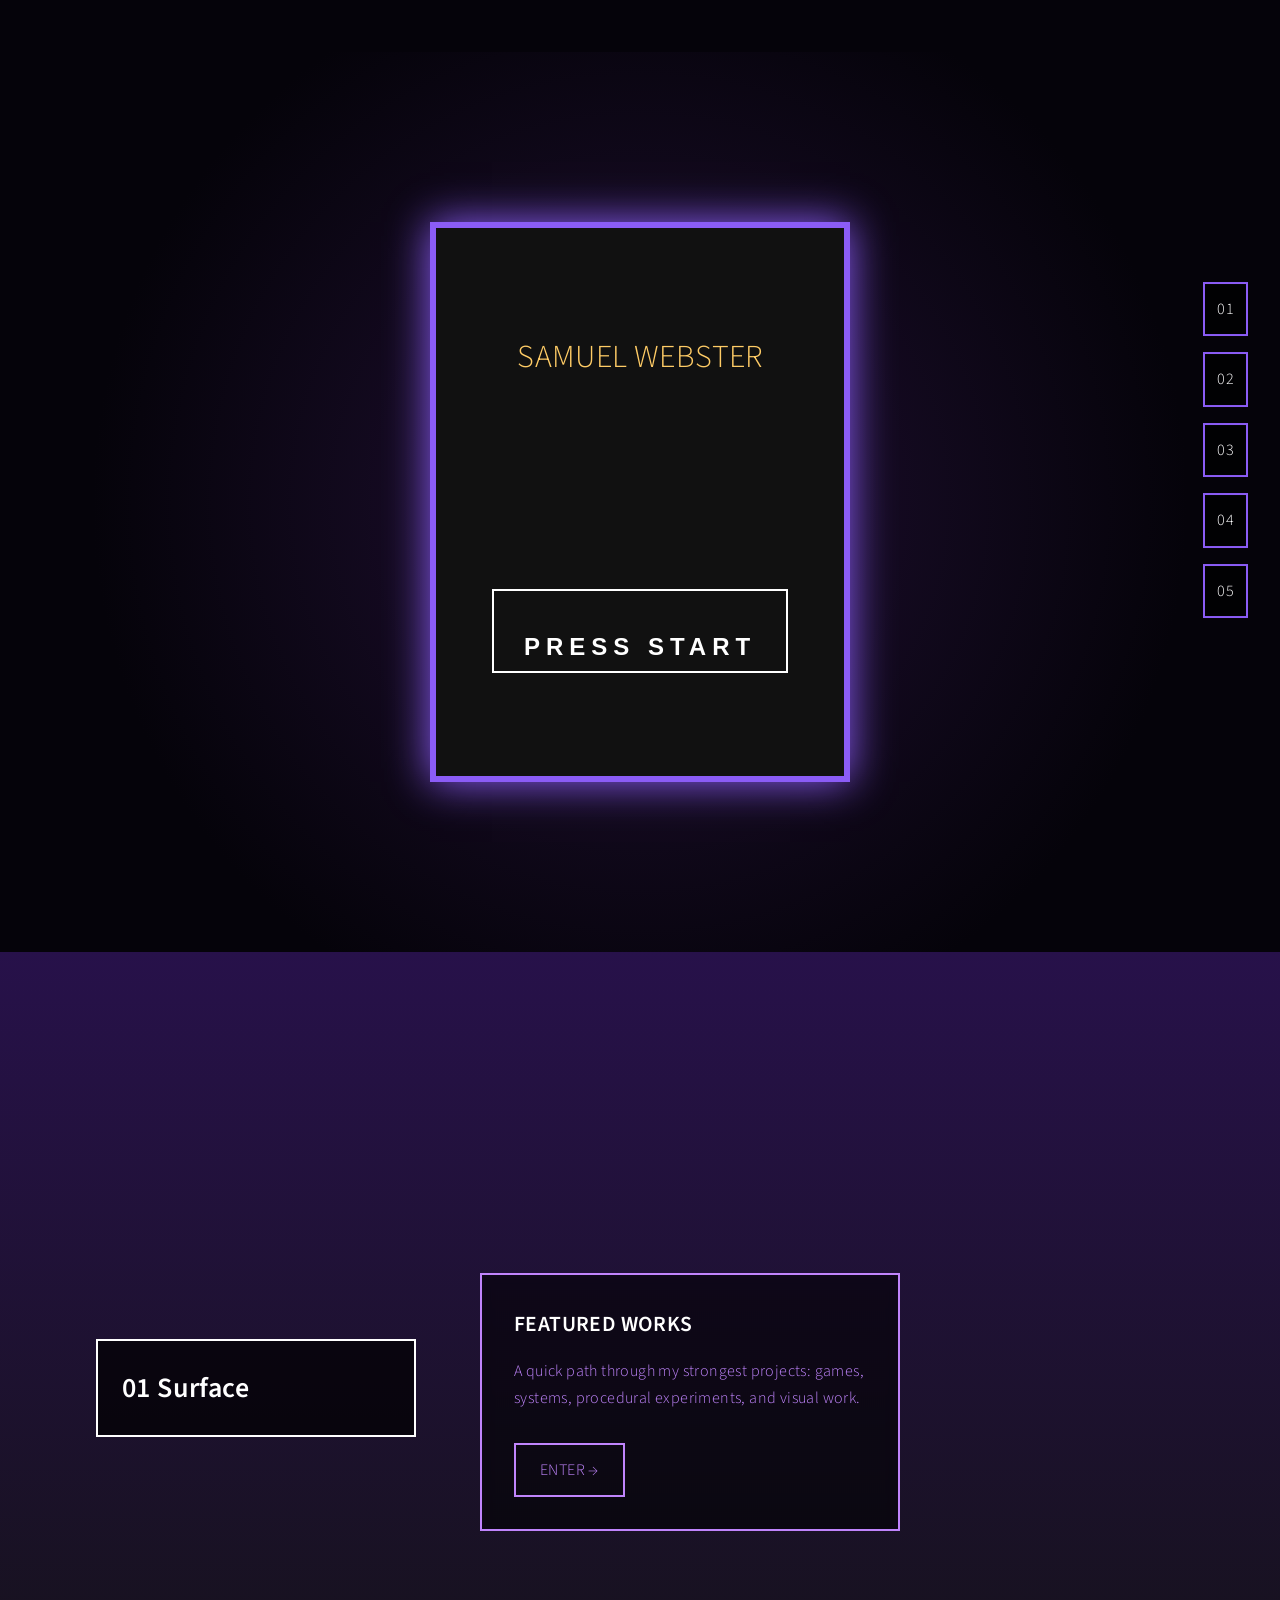
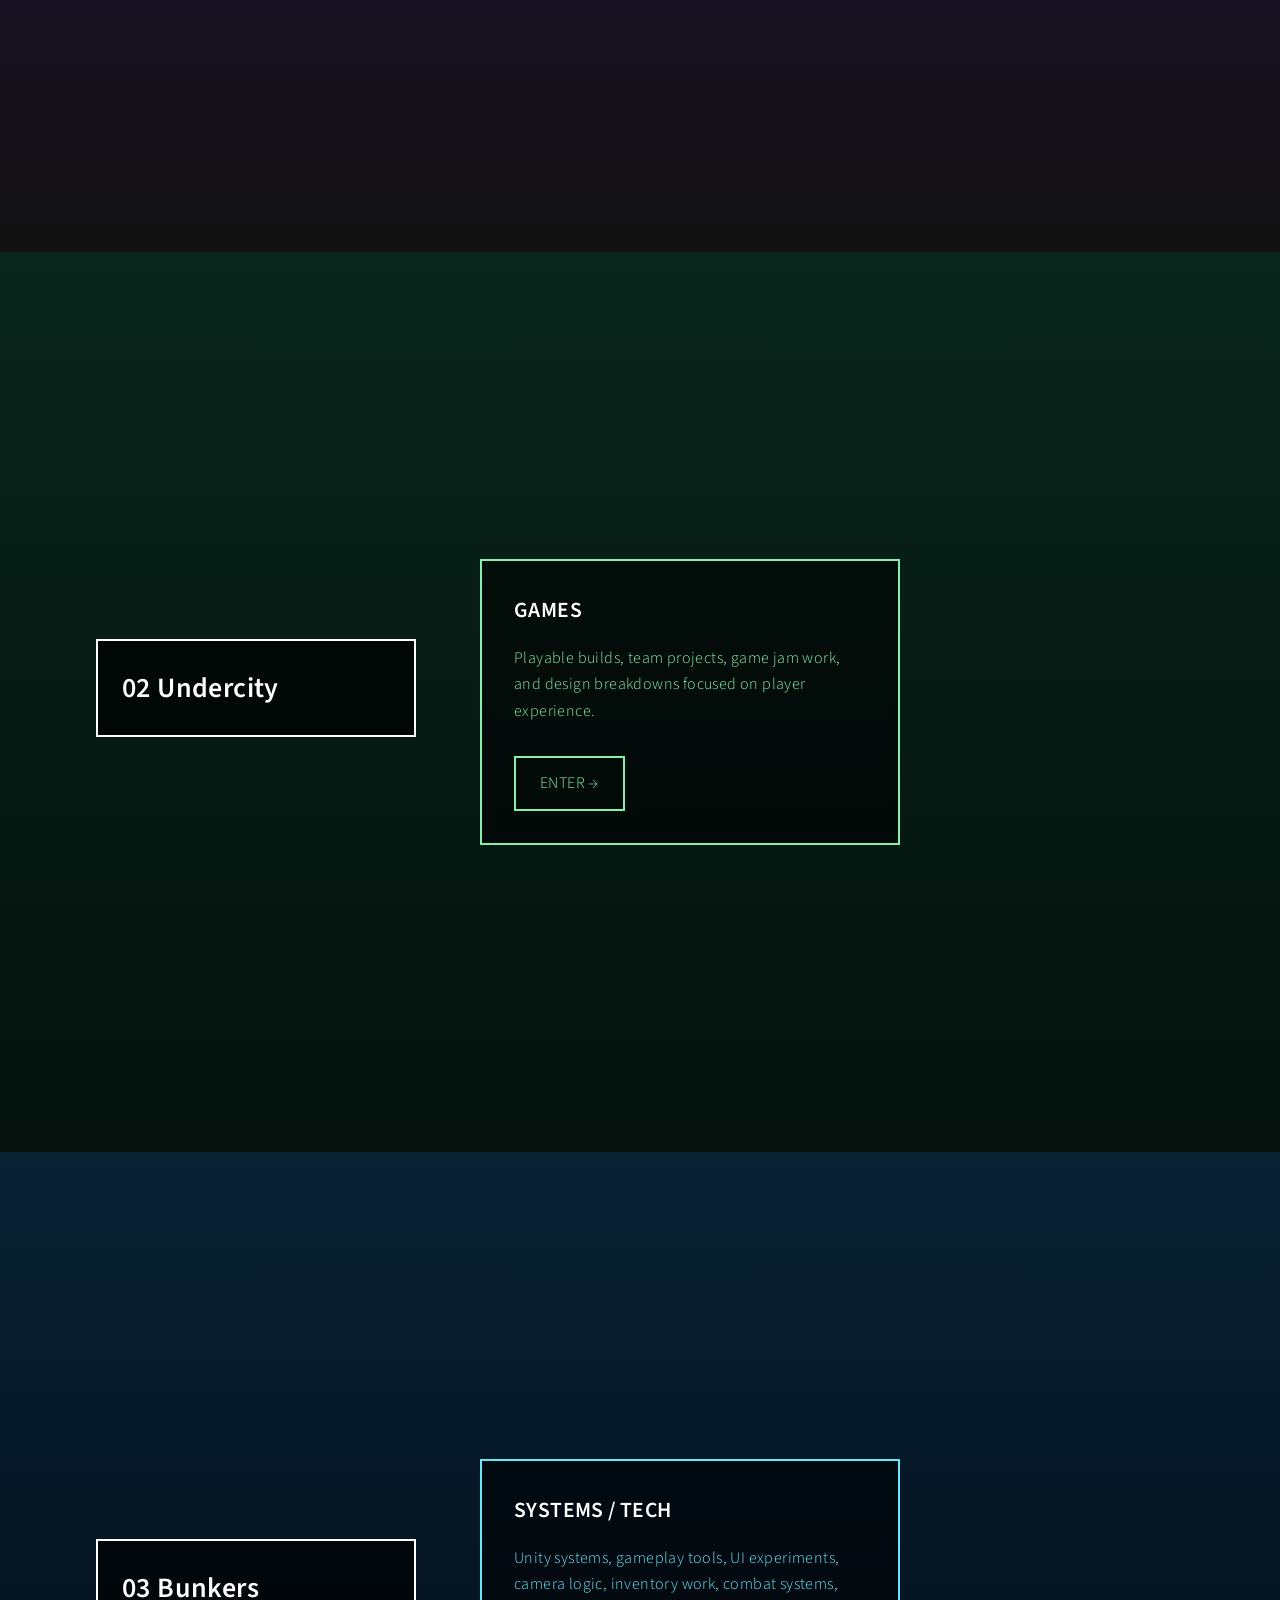
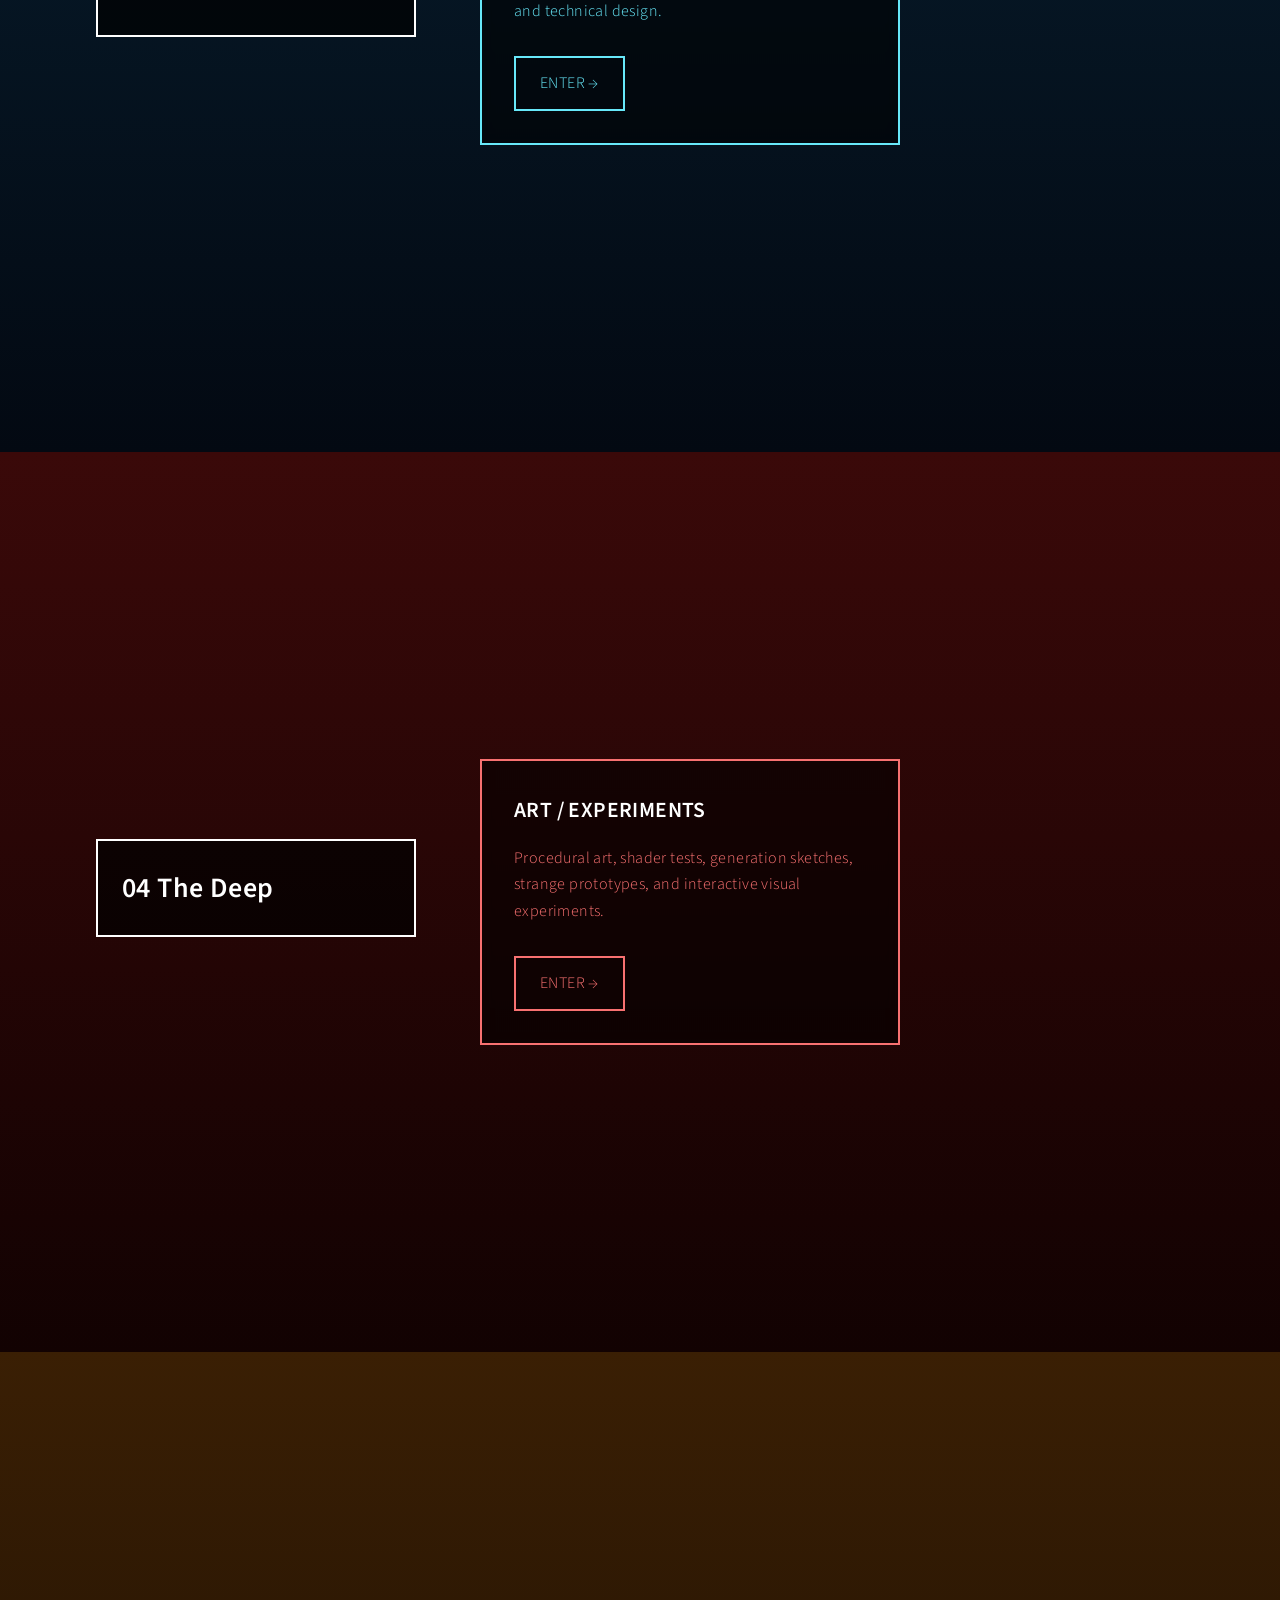
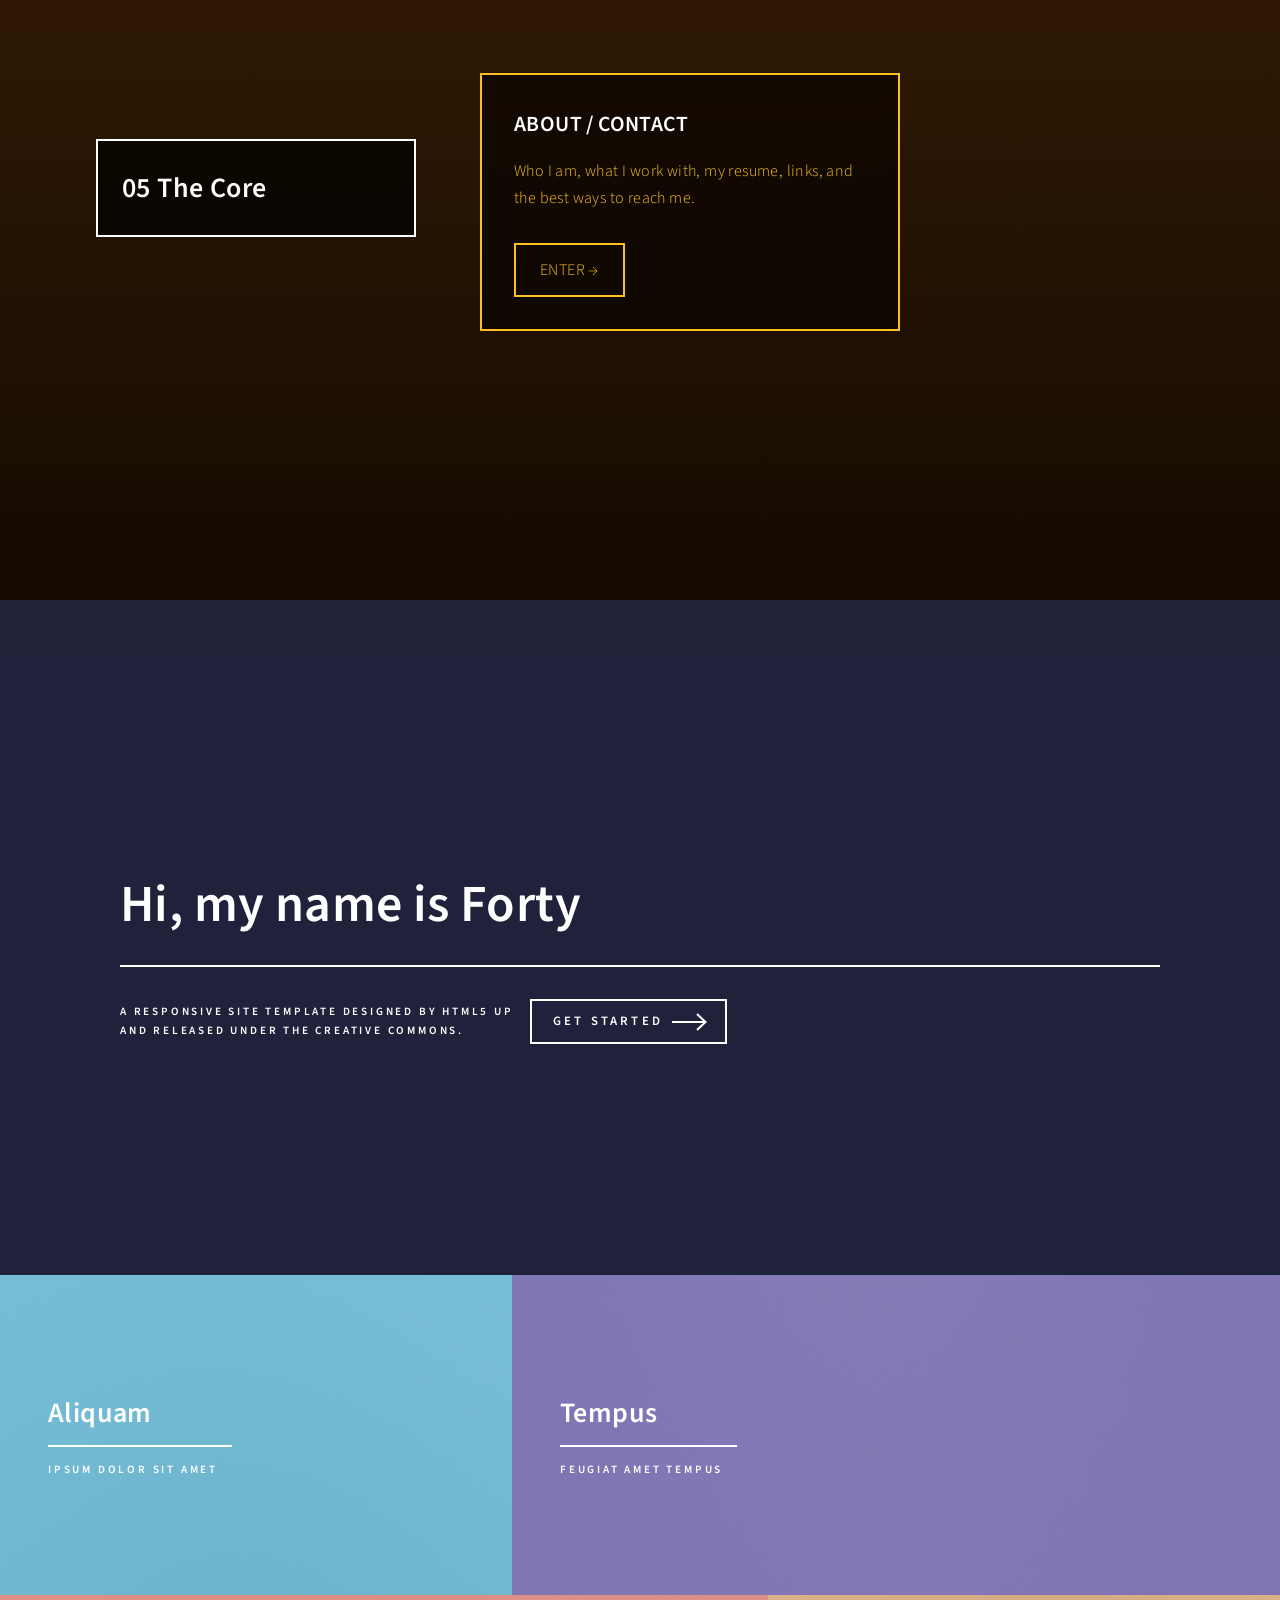
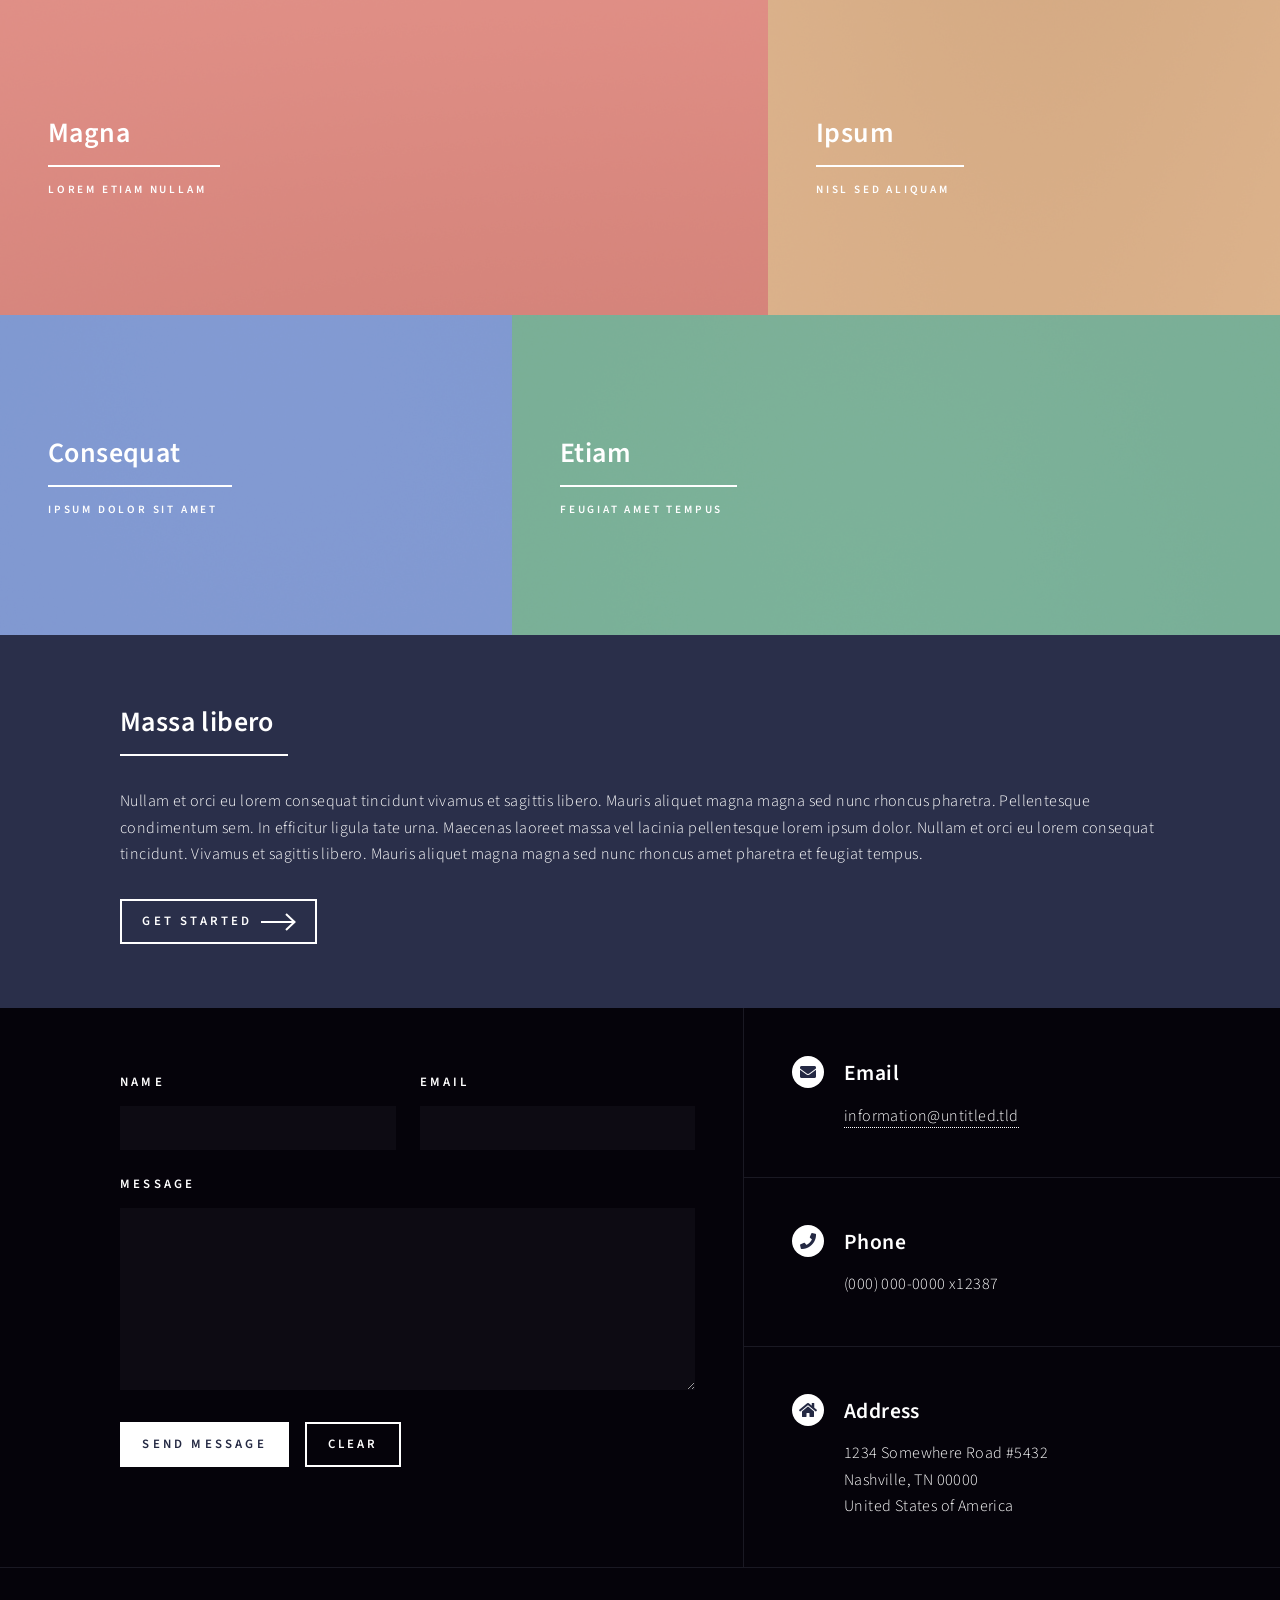
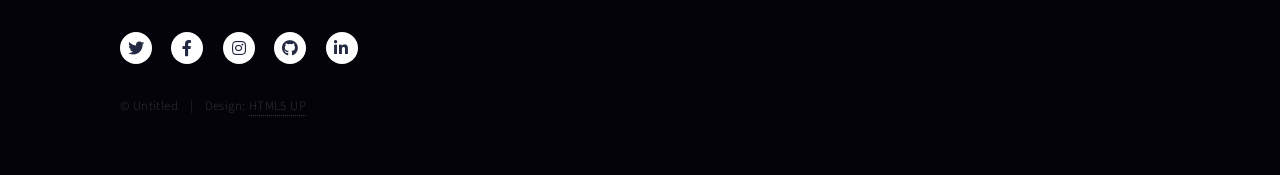
==== index.html @ ea83f866 "initial push" ====
<!DOCTYPE HTML>
<!--
	Forty by HTML5 UP
	html5up.net | @ajlkn
	Free for personal and commercial use under the CCA 3.0 license (html5up.net/license)
-->
<html>
	<head>
		<title>Samuel Webster Portfolio 3.0</title>
		<meta charset="utf-8" />
		<meta name="viewport" content="width=device-width, initial-scale=1, user-scalable=no" />
		<link rel="stylesheet" href="assets/css/main.css" />
		<link rel="stylesheet" href="assets/css/arcade.css" />
		<noscript><link rel="stylesheet" href="assets/css/noscript.css" /></noscript>
	</head>
	<body class="is-preload">

		<!-- Wrapper -->
			<div id="wrapper">
				<section id="start-screen">
					<div class="arcade-cabinet">
						<div class="arcade-title">SAMUEL WEBSTER</div>
						<button id="press-start">PRESS START</button>
					</div>
				</section>

				<nav class="arcade-map">
					<a href="#surface">01</a>
					<a href="#undercity">02</a>
					<a href="#bunkers">03</a>
					<a href="#deep">04</a>
					<a href="#core">05</a>
				</nav>

				<main id="arcade-world">
					<section id="surface" class="level level-surface">
						<div class="level-ui">
							<div class="level-label">
							<h2>01 Surface</h2>
							</div>
							<div class="level-card">
								<h3>FEATURED WORKS</h3>
								<p>
								A quick path through my strongest projects: games, systems, procedural experiments, and visual work.
								</p>
								<a class="enter-button"
								href="projects/hearth-and-harm.html">
								ENTER →
								</a>
							</div>
						</div>
					</section>

					<section id="undercity" class="level level-undercity">
						<div class="level-ui">
							<div class="level-label">
							<h2>02 Undercity</h2>
							</div>
							<div class="level-card">
								<h3>GAMES</h3>
								<p>
								Playable builds, team projects, game jam work, and design breakdowns focused on player experience.
								</p>
								<a class="enter-button"
								href="projects/hearth-and-harm.html">
								ENTER →
								</a>
							</div>
						</div>
					</section>

					<section id="bunkers" class="level level-bunkers">
						<div class="level-ui">
							<div class="level-label">
							<h2>03 Bunkers</h2>
							</div>
							<div class="level-card">
								<h3>SYSTEMS / TECH</h3>
								<p>
								Unity systems, gameplay tools, UI experiments, camera logic, inventory work, combat systems, and technical design.
								</p>
								<a class="enter-button"
								href="projects/hearth-and-harm.html">
								ENTER →
								</a>
							</div>
						</div>
					</section>

					<section id="deep" class="level level-deep">
						<div class="level-ui">
							<div class="level-label">
							<h2>04 The Deep</h2>
							</div>
							<div class="level-card">
								<h3>ART / EXPERIMENTS</h3>
								<p>
								Procedural art, shader tests, generation sketches, strange prototypes, and interactive visual experiments.
								</p>
								<a class="enter-button"
								href="projects/hearth-and-harm.html">
								ENTER →
								</a>
							</div>
						</div>
					</section>

					<section id="core" class="level level-core">
						<div class="level-ui">
							<div class="level-label">
							<h2>05 The Core</h2>
							</div>
							<div class="level-card">
								<h3>ABOUT / CONTACT</h3>
								<p>
								Who I am, what I work with, my resume, links, and the best ways to reach me.
								</p>
								<a class="enter-button"
								href="about.html">
								ENTER →
								</a>
							</div>
						</div>
					</section>
				</main>


				<!-- Header -->
					<header id="header" class="alt">
						<a href="index.html" class="logo"><strong>Forty</strong> <span>by HTML5 UP</span></a>
						<nav>
							<a href="#menu">Menu</a>
						</nav>
					</header>

				<!-- Menu -->
					<nav id="menu">
						<ul class="links">
							<li><a href="index.html">Home</a></li>
							<li><a href="landing.html">Landing</a></li>
							<li><a href="generic.html">Generic</a></li>
							<li><a href="elements.html">Elements</a></li>
						</ul>
						<ul class="actions stacked">
							<li><a href="#" class="button primary fit">Get Started</a></li>
							<li><a href="#" class="button fit">Log In</a></li>
						</ul>
					</nav>

				<!-- Banner -->
					<section id="banner" class="major">
						<div class="inner">
							<header class="major">
								<h1>Hi, my name is Forty</h1>
							</header>
							<div class="content">
								<p>A responsive site template designed by HTML5 UP<br />
								and released under the Creative Commons.</p>
								<ul class="actions">
									<li><a href="#one" class="button next scrolly">Get Started</a></li>
								</ul>
							</div>
						</div>
					</section>

				<!-- Main -->
					<div id="main">

						<!-- One -->
							<section id="one" class="tiles">
								<article>
									<span class="image">
										<img src="images/pic01.jpg" alt="" />
									</span>
									<header class="major">
										<h3><a href="landing.html" class="link">Aliquam</a></h3>
										<p>Ipsum dolor sit amet</p>
									</header>
								</article>
								<article>
									<span class="image">
										<img src="images/pic02.jpg" alt="" />
									</span>
									<header class="major">
										<h3><a href="landing.html" class="link">Tempus</a></h3>
										<p>feugiat amet tempus</p>
									</header>
								</article>
								<article>
									<span class="image">
										<img src="images/pic03.jpg" alt="" />
									</span>
									<header class="major">
										<h3><a href="landing.html" class="link">Magna</a></h3>
										<p>Lorem etiam nullam</p>
									</header>
								</article>
								<article>
									<span class="image">
										<img src="images/pic04.jpg" alt="" />
									</span>
									<header class="major">
										<h3><a href="landing.html" class="link">Ipsum</a></h3>
										<p>Nisl sed aliquam</p>
									</header>
								</article>
								<article>
									<span class="image">
										<img src="images/pic05.jpg" alt="" />
									</span>
									<header class="major">
										<h3><a href="landing.html" class="link">Consequat</a></h3>
										<p>Ipsum dolor sit amet</p>
									</header>
								</article>
								<article>
									<span class="image">
										<img src="images/pic06.jpg" alt="" />
									</span>
									<header class="major">
										<h3><a href="landing.html" class="link">Etiam</a></h3>
										<p>Feugiat amet tempus</p>
									</header>
								</article>
							</section>

						<!-- Two -->
							<section id="two">
								<div class="inner">
									<header class="major">
										<h2>Massa libero</h2>
									</header>
									<p>Nullam et orci eu lorem consequat tincidunt vivamus et sagittis libero. Mauris aliquet magna magna sed nunc rhoncus pharetra. Pellentesque condimentum sem. In efficitur ligula tate urna. Maecenas laoreet massa vel lacinia pellentesque lorem ipsum dolor. Nullam et orci eu lorem consequat tincidunt. Vivamus et sagittis libero. Mauris aliquet magna magna sed nunc rhoncus amet pharetra et feugiat tempus.</p>
									<ul class="actions">
										<li><a href="landing.html" class="button next">Get Started</a></li>
									</ul>
								</div>
							</section>

					</div>

				<!-- Contact -->
					<section id="contact">
						<div class="inner">
							<section>
								<form method="post" action="#">
									<div class="fields">
										<div class="field half">
											<label for="name">Name</label>
											<input type="text" name="name" id="name" />
										</div>
										<div class="field half">
											<label for="email">Email</label>
											<input type="text" name="email" id="email" />
										</div>
										<div class="field">
											<label for="message">Message</label>
											<textarea name="message" id="message" rows="6"></textarea>
										</div>
									</div>
									<ul class="actions">
										<li><input type="submit" value="Send Message" class="primary" /></li>
										<li><input type="reset" value="Clear" /></li>
									</ul>
								</form>
							</section>
							<section class="split">
								<section>
									<div class="contact-method">
										<span class="icon solid alt fa-envelope"></span>
										<h3>Email</h3>
										<a href="#">information@untitled.tld</a>
									</div>
								</section>
								<section>
									<div class="contact-method">
										<span class="icon solid alt fa-phone"></span>
										<h3>Phone</h3>
										<span>(000) 000-0000 x12387</span>
									</div>
								</section>
								<section>
									<div class="contact-method">
										<span class="icon solid alt fa-home"></span>
										<h3>Address</h3>
										<span>1234 Somewhere Road #5432<br />
										Nashville, TN 00000<br />
										United States of America</span>
									</div>
								</section>
							</section>
						</div>
					</section>

				<!-- Footer -->
					<footer id="footer">
						<div class="inner">
							<ul class="icons">
								<li><a href="#" class="icon brands alt fa-twitter"><span class="label">Twitter</span></a></li>
								<li><a href="#" class="icon brands alt fa-facebook-f"><span class="label">Facebook</span></a></li>
								<li><a href="#" class="icon brands alt fa-instagram"><span class="label">Instagram</span></a></li>
								<li><a href="#" class="icon brands alt fa-github"><span class="label">GitHub</span></a></li>
								<li><a href="#" class="icon brands alt fa-linkedin-in"><span class="label">LinkedIn</span></a></li>
							</ul>
							<ul class="copyright">
								<li>&copy; Untitled</li><li>Design: <a href="https://html5up.net">HTML5 UP</a></li>
							</ul>
						</div>
					</footer>

			</div>

		<!-- Scripts -->
			<script src="assets/js/jquery.min.js"></script>
			<script src="assets/js/jquery.scrolly.min.js"></script>
			<script src="assets/js/jquery.scrollex.min.js"></script>
			<script src="assets/js/browser.min.js"></script>
			<script src="assets/js/breakpoints.min.js"></script>
			<script src="assets/js/util.js"></script>
			<script src="assets/js/main.js"></script>
			<script src="assets/js/arcade.js"></script>

	</body>
</html>
---- assets/css/main.css ----
@import url(fontawesome-all.min.css);
@import url("https://fonts.googleapis.com/css?family=Source+Sans+Pro:300,300italic,600,600italic");

/*
	Forty by HTML5 UP
	html5up.net | @ajlkn
	Free for personal and commercial use under the CCA 3.0 license (html5up.net/license)
*/

html, body, div, span, applet, object,
iframe, h1, h2, h3, h4, h5, h6, p, blockquote,
pre, a, abbr, acronym, address, big, cite,
code, del, dfn, em, img, ins, kbd, q, s, samp,
small, strike, strong, sub, sup, tt, var, b,
u, i, center, dl, dt, dd, ol, ul, li, fieldset,
form, label, legend, table, caption, tbody,
tfoot, thead, tr, th, td, article, aside,
canvas, details, embed, figure, figcaption,
footer, header, hgroup, menu, nav, output, ruby,
section, summary, time, mark, audio, video {
	margin: 0;
	padding: 0;
	border: 0;
	font-size: 100%;
	font: inherit;
	vertical-align: baseline;}

article, aside, details, figcaption, figure,
footer, header, hgroup, menu, nav, section {
	display: block;}

body {
	line-height: 1;
}

ol, ul {
	list-style: none;
}

blockquote, q {
	quotes: none;
}

	blockquote:before, blockquote:after, q:before, q:after {
		content: '';
		content: none;
	}

table {
	border-collapse: collapse;
	border-spacing: 0;
}

body {
	-webkit-text-size-adjust: none;
}

mark {
	background-color: transparent;
	color: inherit;
}

input::-moz-focus-inner {
	border: 0;
	padding: 0;
}

input, select, textarea {
	-moz-appearance: none;
	-webkit-appearance: none;
	-ms-appearance: none;
	appearance: none;
}

/* Basic */

	@-ms-viewport {
		width: device-width;
	}

	body {
		-ms-overflow-style: scrollbar;
	}

	@media screen and (max-width: 480px) {

		html, body {
			min-width: 320px;
		}

	}

	html {
		box-sizing: border-box;
	}

	*, *:before, *:after {
		box-sizing: inherit;
	}

	body {
		background: #242943;
	}

		body.is-preload *, body.is-preload *:before, body.is-preload *:after {
			-moz-animation: none !important;
			-webkit-animation: none !important;
			-ms-animation: none !important;
			animation: none !important;
			-moz-transition: none !important;
			-webkit-transition: none !important;
			-ms-transition: none !important;
			transition: none !important;
		}

/* Type */

	body, input, select, textarea {
		color: #ffffff;
		font-family: "Source Sans Pro", Helvetica, sans-serif;
		font-size: 17pt;
		font-weight: 300;
		letter-spacing: 0.025em;
		line-height: 1.65;
	}

		@media screen and (max-width: 1680px) {

			body, input, select, textarea {
				font-size: 14pt;
			}

		}

		@media screen and (max-width: 1280px) {

			body, input, select, textarea {
				font-size: 12pt;
			}

		}

		@media screen and (max-width: 360px) {

			body, input, select, textarea {
				font-size: 11pt;
			}

		}

	a {
		-moz-transition: color 0.2s ease-in-out, border-bottom-color 0.2s ease-in-out;
		-webkit-transition: color 0.2s ease-in-out, border-bottom-color 0.2s ease-in-out;
		-ms-transition: color 0.2s ease-in-out, border-bottom-color 0.2s ease-in-out;
		transition: color 0.2s ease-in-out, border-bottom-color 0.2s ease-in-out;
		border-bottom: dotted 1px;
		color: inherit;
		text-decoration: none;
	}

		a:hover {
			border-bottom-color: transparent;
			color: #9bf1ff !important;
		}

		a:active {
			color: #53e3fb !important;
		}

	strong, b {
		color: #ffffff;
		font-weight: 600;
	}

	em, i {
		font-style: italic;
	}

	p {
		margin: 0 0 2em 0;
	}

	h1, h2, h3, h4, h5, h6 {
		color: #ffffff;
		font-weight: 600;
		line-height: 1.65;
		margin: 0 0 1em 0;
	}

		h1 a, h2 a, h3 a, h4 a, h5 a, h6 a {
			color: inherit;
			border-bottom: 0;
		}

	h1 {
		font-size: 2.5em;
	}

	h2 {
		font-size: 1.75em;
	}

	h3 {
		font-size: 1.35em;
	}

	h4 {
		font-size: 1.1em;
	}

	h5 {
		font-size: 0.9em;
	}

	h6 {
		font-size: 0.7em;
	}

	@media screen and (max-width: 736px) {

		h1 {
			font-size: 2em;
		}

		h2 {
			font-size: 1.5em;
		}

		h3 {
			font-size: 1.25em;
		}

	}

	sub {
		font-size: 0.8em;
		position: relative;
		top: 0.5em;
	}

	sup {
		font-size: 0.8em;
		position: relative;
		top: -0.5em;
	}

	blockquote {
		border-left: solid 4px rgba(212, 212, 255, 0.1);
		font-style: italic;
		margin: 0 0 2em 0;
		padding: 0.5em 0 0.5em 2em;
	}

	code {
		background: rgba(212, 212, 255, 0.035);
		font-family: "Courier New", monospace;
		font-size: 0.9em;
		margin: 0 0.25em;
		padding: 0.25em 0.65em;
	}

	pre {
		-webkit-overflow-scrolling: touch;
		font-family: "Courier New", monospace;
		font-size: 0.9em;
		margin: 0 0 2em 0;
	}

		pre code {
			display: block;
			line-height: 1.75;
			padding: 1em 1.5em;
			overflow-x: auto;
		}

	hr {
		border: 0;
		border-bottom: solid 1px rgba(212, 212, 255, 0.1);
		margin: 2em 0;
	}

		hr.major {
			margin: 3em 0;
		}

	.align-left {
		text-align: left;
	}

	.align-center {
		text-align: center;
	}

	.align-right {
		text-align: right;
	}

/* Row */

	.row {
		display: flex;
		flex-wrap: wrap;
		box-sizing: border-box;
		align-items: stretch;
	}

		.row > * {
			box-sizing: border-box;
		}

		.row.gtr-uniform > * > :last-child {
			margin-bottom: 0;
		}

		.row.aln-left {
			justify-content: flex-start;
		}

		.row.aln-center {
			justify-content: center;
		}

		.row.aln-right {
			justify-content: flex-end;
		}

		.row.aln-top {
			align-items: flex-start;
		}

		.row.aln-middle {
			align-items: center;
		}

		.row.aln-bottom {
			align-items: flex-end;
		}

		.row > .imp {
			order: -1;
		}

		.row > .col-1 {
			width: 8.33333%;
		}

		.row > .off-1 {
			margin-left: 8.33333%;
		}

		.row > .col-2 {
			width: 16.66667%;
		}

		.row > .off-2 {
			margin-left: 16.66667%;
		}

		.row > .col-3 {
			width: 25%;
		}

		.row > .off-3 {
			margin-left: 25%;
		}

		.row > .col-4 {
			width: 33.33333%;
		}

		.row > .off-4 {
			margin-left: 33.33333%;
		}

		.row > .col-5 {
			width: 41.66667%;
		}

		.row > .off-5 {
			margin-left: 41.66667%;
		}

		.row > .col-6 {
			width: 50%;
		}

		.row > .off-6 {
			margin-left: 50%;
		}

		.row > .col-7 {
			width: 58.33333%;
		}

		.row > .off-7 {
			margin-left: 58.33333%;
		}

		.row > .col-8 {
			width: 66.66667%;
		}

		.row > .off-8 {
			margin-left: 66.66667%;
		}

		.row > .col-9 {
			width: 75%;
		}

		.row > .off-9 {
			margin-left: 75%;
		}

		.row > .col-10 {
			width: 83.33333%;
		}

		.row > .off-10 {
			margin-left: 83.33333%;
		}

		.row > .col-11 {
			width: 91.66667%;
		}

		.row > .off-11 {
			margin-left: 91.66667%;
		}

		.row > .col-12 {
			width: 100%;
		}

		.row > .off-12 {
			margin-left: 100%;
		}

		.row.gtr-0 {
			margin-top: 0;
			margin-left: 0em;
		}

			.row.gtr-0 > * {
				padding: 0 0 0 0em;
			}

			.row.gtr-0.gtr-uniform {
				margin-top: 0em;
			}

				.row.gtr-0.gtr-uniform > * {
					padding-top: 0em;
				}

		.row.gtr-25 {
			margin-top: 0;
			margin-left: -0.5em;
		}

			.row.gtr-25 > * {
				padding: 0 0 0 0.5em;
			}

			.row.gtr-25.gtr-uniform {
				margin-top: -0.5em;
			}

				.row.gtr-25.gtr-uniform > * {
					padding-top: 0.5em;
				}

		.row.gtr-50 {
			margin-top: 0;
			margin-left: -1em;
		}

			.row.gtr-50 > * {
				padding: 0 0 0 1em;
			}

			.row.gtr-50.gtr-uniform {
				margin-top: -1em;
			}

				.row.gtr-50.gtr-uniform > * {
					padding-top: 1em;
				}

		.row {
			margin-top: 0;
			margin-left: -2em;
		}

			.row > * {
				padding: 0 0 0 2em;
			}

			.row.gtr-uniform {
				margin-top: -2em;
			}

				.row.gtr-uniform > * {
					padding-top: 2em;
				}

		.row.gtr-150 {
			margin-top: 0;
			margin-left: -3em;
		}

			.row.gtr-150 > * {
				padding: 0 0 0 3em;
			}

			.row.gtr-150.gtr-uniform {
				margin-top: -3em;
			}

				.row.gtr-150.gtr-uniform > * {
					padding-top: 3em;
				}

		.row.gtr-200 {
			margin-top: 0;
			margin-left: -4em;
		}

			.row.gtr-200 > * {
				padding: 0 0 0 4em;
			}

			.row.gtr-200.gtr-uniform {
				margin-top: -4em;
			}

				.row.gtr-200.gtr-uniform > * {
					padding-top: 4em;
				}

		@media screen and (max-width: 1680px) {

			.row {
				display: flex;
				flex-wrap: wrap;
				box-sizing: border-box;
				align-items: stretch;
			}

				.row > * {
					box-sizing: border-box;
				}

				.row.gtr-uniform > * > :last-child {
					margin-bottom: 0;
				}

				.row.aln-left {
					justify-content: flex-start;
				}

				.row.aln-center {
					justify-content: center;
				}

				.row.aln-right {
					justify-content: flex-end;
				}

				.row.aln-top {
					align-items: flex-start;
				}

				.row.aln-middle {
					align-items: center;
				}

				.row.aln-bottom {
					align-items: flex-end;
				}

				.row > .imp-xlarge {
					order: -1;
				}

				.row > .col-1-xlarge {
					width: 8.33333%;
				}

				.row > .off-1-xlarge {
					margin-left: 8.33333%;
				}

				.row > .col-2-xlarge {
					width: 16.66667%;
				}

				.row > .off-2-xlarge {
					margin-left: 16.66667%;
				}

				.row > .col-3-xlarge {
					width: 25%;
				}

				.row > .off-3-xlarge {
					margin-left: 25%;
				}

				.row > .col-4-xlarge {
					width: 33.33333%;
				}

				.row > .off-4-xlarge {
					margin-left: 33.33333%;
				}

				.row > .col-5-xlarge {
					width: 41.66667%;
				}

				.row > .off-5-xlarge {
					margin-left: 41.66667%;
				}

				.row > .col-6-xlarge {
					width: 50%;
				}

				.row > .off-6-xlarge {
					margin-left: 50%;
				}

				.row > .col-7-xlarge {
					width: 58.33333%;
				}

				.row > .off-7-xlarge {
					margin-left: 58.33333%;
				}

				.row > .col-8-xlarge {
					width: 66.66667%;
				}

				.row > .off-8-xlarge {
					margin-left: 66.66667%;
				}

				.row > .col-9-xlarge {
					width: 75%;
				}

				.row > .off-9-xlarge {
					margin-left: 75%;
				}

				.row > .col-10-xlarge {
					width: 83.33333%;
				}

				.row > .off-10-xlarge {
					margin-left: 83.33333%;
				}

				.row > .col-11-xlarge {
					width: 91.66667%;
				}

				.row > .off-11-xlarge {
					margin-left: 91.66667%;
				}

				.row > .col-12-xlarge {
					width: 100%;
				}

				.row > .off-12-xlarge {
					margin-left: 100%;
				}

				.row.gtr-0 {
					margin-top: 0;
					margin-left: 0em;
				}

					.row.gtr-0 > * {
						padding: 0 0 0 0em;
					}

					.row.gtr-0.gtr-uniform {
						margin-top: 0em;
					}

						.row.gtr-0.gtr-uniform > * {
							padding-top: 0em;
						}

				.row.gtr-25 {
					margin-top: 0;
					margin-left: -0.5em;
				}

					.row.gtr-25 > * {
						padding: 0 0 0 0.5em;
					}

					.row.gtr-25.gtr-uniform {
						margin-top: -0.5em;
					}

						.row.gtr-25.gtr-uniform > * {
							padding-top: 0.5em;
						}

				.row.gtr-50 {
					margin-top: 0;
					margin-left: -1em;
				}

					.row.gtr-50 > * {
						padding: 0 0 0 1em;
					}

					.row.gtr-50.gtr-uniform {
						margin-top: -1em;
					}

						.row.gtr-50.gtr-uniform > * {
							padding-top: 1em;
						}

				.row {
					margin-top: 0;
					margin-left: -2em;
				}

					.row > * {
						padding: 0 0 0 2em;
					}

					.row.gtr-uniform {
						margin-top: -2em;
					}

						.row.gtr-uniform > * {
							padding-top: 2em;
						}

				.row.gtr-150 {
					margin-top: 0;
					margin-left: -3em;
				}

					.row.gtr-150 > * {
						padding: 0 0 0 3em;
					}

					.row.gtr-150.gtr-uniform {
						margin-top: -3em;
					}

						.row.gtr-150.gtr-uniform > * {
							padding-top: 3em;
						}

				.row.gtr-200 {
					margin-top: 0;
					margin-left: -4em;
				}

					.row.gtr-200 > * {
						padding: 0 0 0 4em;
					}

					.row.gtr-200.gtr-uniform {
						margin-top: -4em;
					}

						.row.gtr-200.gtr-uniform > * {
							padding-top: 4em;
						}

		}

		@media screen and (max-width: 1280px) {

			.row {
				display: flex;
				flex-wrap: wrap;
				box-sizing: border-box;
				align-items: stretch;
			}

				.row > * {
					box-sizing: border-box;
				}

				.row.gtr-uniform > * > :last-child {
					margin-bottom: 0;
				}

				.row.aln-left {
					justify-content: flex-start;
				}

				.row.aln-center {
					justify-content: center;
				}

				.row.aln-right {
					justify-content: flex-end;
				}

				.row.aln-top {
					align-items: flex-start;
				}

				.row.aln-middle {
					align-items: center;
				}

				.row.aln-bottom {
					align-items: flex-end;
				}

				.row > .imp-large {
					order: -1;
				}

				.row > .col-1-large {
					width: 8.33333%;
				}

				.row > .off-1-large {
					margin-left: 8.33333%;
				}

				.row > .col-2-large {
					width: 16.66667%;
				}

				.row > .off-2-large {
					margin-left: 16.66667%;
				}

				.row > .col-3-large {
					width: 25%;
				}

				.row > .off-3-large {
					margin-left: 25%;
				}

				.row > .col-4-large {
					width: 33.33333%;
				}

				.row > .off-4-large {
					margin-left: 33.33333%;
				}

				.row > .col-5-large {
					width: 41.66667%;
				}

				.row > .off-5-large {
					margin-left: 41.66667%;
				}

				.row > .col-6-large {
					width: 50%;
				}

				.row > .off-6-large {
					margin-left: 50%;
				}

				.row > .col-7-large {
					width: 58.33333%;
				}

				.row > .off-7-large {
					margin-left: 58.33333%;
				}

				.row > .col-8-large {
					width: 66.66667%;
				}

				.row > .off-8-large {
					margin-left: 66.66667%;
				}

				.row > .col-9-large {
					width: 75%;
				}

				.row > .off-9-large {
					margin-left: 75%;
				}

				.row > .col-10-large {
					width: 83.33333%;
				}

				.row > .off-10-large {
					margin-left: 83.33333%;
				}

				.row > .col-11-large {
					width: 91.66667%;
				}

				.row > .off-11-large {
					margin-left: 91.66667%;
				}

				.row > .col-12-large {
					width: 100%;
				}

				.row > .off-12-large {
					margin-left: 100%;
				}

				.row.gtr-0 {
					margin-top: 0;
					margin-left: 0em;
				}

					.row.gtr-0 > * {
						padding: 0 0 0 0em;
					}

					.row.gtr-0.gtr-uniform {
						margin-top: 0em;
					}

						.row.gtr-0.gtr-uniform > * {
							padding-top: 0em;
						}

				.row.gtr-25 {
					margin-top: 0;
					margin-left: -0.375em;
				}

					.row.gtr-25 > * {
						padding: 0 0 0 0.375em;
					}

					.row.gtr-25.gtr-uniform {
						margin-top: -0.375em;
					}

						.row.gtr-25.gtr-uniform > * {
							padding-top: 0.375em;
						}

				.row.gtr-50 {
					margin-top: 0;
					margin-left: -0.75em;
				}

					.row.gtr-50 > * {
						padding: 0 0 0 0.75em;
					}

					.row.gtr-50.gtr-uniform {
						margin-top: -0.75em;
					}

						.row.gtr-50.gtr-uniform > * {
							padding-top: 0.75em;
						}

				.row {
					margin-top: 0;
					margin-left: -1.5em;
				}

					.row > * {
						padding: 0 0 0 1.5em;
					}

					.row.gtr-uniform {
						margin-top: -1.5em;
					}

						.row.gtr-uniform > * {
							padding-top: 1.5em;
						}

				.row.gtr-150 {
					margin-top: 0;
					margin-left: -2.25em;
				}

					.row.gtr-150 > * {
						padding: 0 0 0 2.25em;
					}

					.row.gtr-150.gtr-uniform {
						margin-top: -2.25em;
					}

						.row.gtr-150.gtr-uniform > * {
							padding-top: 2.25em;
						}

				.row.gtr-200 {
					margin-top: 0;
					margin-left: -3em;
				}

					.row.gtr-200 > * {
						padding: 0 0 0 3em;
					}

					.row.gtr-200.gtr-uniform {
						margin-top: -3em;
					}

						.row.gtr-200.gtr-uniform > * {
							padding-top: 3em;
						}

		}

		@media screen and (max-width: 980px) {

			.row {
				display: flex;
				flex-wrap: wrap;
				box-sizing: border-box;
				align-items: stretch;
			}

				.row > * {
					box-sizing: border-box;
				}

				.row.gtr-uniform > * > :last-child {
					margin-bottom: 0;
				}

				.row.aln-left {
					justify-content: flex-start;
				}

				.row.aln-center {
					justify-content: center;
				}

				.row.aln-right {
					justify-content: flex-end;
				}

				.row.aln-top {
					align-items: flex-start;
				}

				.row.aln-middle {
					align-items: center;
				}

				.row.aln-bottom {
					align-items: flex-end;
				}

				.row > .imp-medium {
					order: -1;
				}

				.row > .col-1-medium {
					width: 8.33333%;
				}

				.row > .off-1-medium {
					margin-left: 8.33333%;
				}

				.row > .col-2-medium {
					width: 16.66667%;
				}

				.row > .off-2-medium {
					margin-left: 16.66667%;
				}

				.row > .col-3-medium {
					width: 25%;
				}

				.row > .off-3-medium {
					margin-left: 25%;
				}

				.row > .col-4-medium {
					width: 33.33333%;
				}

				.row > .off-4-medium {
					margin-left: 33.33333%;
				}

				.row > .col-5-medium {
					width: 41.66667%;
				}

				.row > .off-5-medium {
					margin-left: 41.66667%;
				}

				.row > .col-6-medium {
					width: 50%;
				}

				.row > .off-6-medium {
					margin-left: 50%;
				}

				.row > .col-7-medium {
					width: 58.33333%;
				}

				.row > .off-7-medium {
					margin-left: 58.33333%;
				}

				.row > .col-8-medium {
					width: 66.66667%;
				}

				.row > .off-8-medium {
					margin-left: 66.66667%;
				}

				.row > .col-9-medium {
					width: 75%;
				}

				.row > .off-9-medium {
					margin-left: 75%;
				}

				.row > .col-10-medium {
					width: 83.33333%;
				}

				.row > .off-10-medium {
					margin-left: 83.33333%;
				}

				.row > .col-11-medium {
					width: 91.66667%;
				}

				.row > .off-11-medium {
					margin-left: 91.66667%;
				}

				.row > .col-12-medium {
					width: 100%;
				}

				.row > .off-12-medium {
					margin-left: 100%;
				}

				.row.gtr-0 {
					margin-top: 0;
					margin-left: 0em;
				}

					.row.gtr-0 > * {
						padding: 0 0 0 0em;
					}

					.row.gtr-0.gtr-uniform {
						margin-top: 0em;
					}

						.row.gtr-0.gtr-uniform > * {
							padding-top: 0em;
						}

				.row.gtr-25 {
					margin-top: 0;
					margin-left: -0.375em;
				}

					.row.gtr-25 > * {
						padding: 0 0 0 0.375em;
					}

					.row.gtr-25.gtr-uniform {
						margin-top: -0.375em;
					}

						.row.gtr-25.gtr-uniform > * {
							padding-top: 0.375em;
						}

				.row.gtr-50 {
					margin-top: 0;
					margin-left: -0.75em;
				}

					.row.gtr-50 > * {
						padding: 0 0 0 0.75em;
					}

					.row.gtr-50.gtr-uniform {
						margin-top: -0.75em;
					}

						.row.gtr-50.gtr-uniform > * {
							padding-top: 0.75em;
						}

				.row {
					margin-top: 0;
					margin-left: -1.5em;
				}

					.row > * {
						padding: 0 0 0 1.5em;
					}

					.row.gtr-uniform {
						margin-top: -1.5em;
					}

						.row.gtr-uniform > * {
							padding-top: 1.5em;
						}

				.row.gtr-150 {
					margin-top: 0;
					margin-left: -2.25em;
				}

					.row.gtr-150 > * {
						padding: 0 0 0 2.25em;
					}

					.row.gtr-150.gtr-uniform {
						margin-top: -2.25em;
					}

						.row.gtr-150.gtr-uniform > * {
							padding-top: 2.25em;
						}

				.row.gtr-200 {
					margin-top: 0;
					margin-left: -3em;
				}

					.row.gtr-200 > * {
						padding: 0 0 0 3em;
					}

					.row.gtr-200.gtr-uniform {
						margin-top: -3em;
					}

						.row.gtr-200.gtr-uniform > * {
							padding-top: 3em;
						}

		}

		@media screen and (max-width: 736px) {

			.row {
				display: flex;
				flex-wrap: wrap;
				box-sizing: border-box;
				align-items: stretch;
			}

				.row > * {
					box-sizing: border-box;
				}

				.row.gtr-uniform > * > :last-child {
					margin-bottom: 0;
				}

				.row.aln-left {
					justify-content: flex-start;
				}

				.row.aln-center {
					justify-content: center;
				}

				.row.aln-right {
					justify-content: flex-end;
				}

				.row.aln-top {
					align-items: flex-start;
				}

				.row.aln-middle {
					align-items: center;
				}

				.row.aln-bottom {
					align-items: flex-end;
				}

				.row > .imp-small {
					order: -1;
				}

				.row > .col-1-small {
					width: 8.33333%;
				}

				.row > .off-1-small {
					margin-left: 8.33333%;
				}

				.row > .col-2-small {
					width: 16.66667%;
				}

				.row > .off-2-small {
					margin-left: 16.66667%;
				}

				.row > .col-3-small {
					width: 25%;
				}

				.row > .off-3-small {
					margin-left: 25%;
				}

				.row > .col-4-small {
					width: 33.33333%;
				}

				.row > .off-4-small {
					margin-left: 33.33333%;
				}

				.row > .col-5-small {
					width: 41.66667%;
				}

				.row > .off-5-small {
					margin-left: 41.66667%;
				}

				.row > .col-6-small {
					width: 50%;
				}

				.row > .off-6-small {
					margin-left: 50%;
				}

				.row > .col-7-small {
					width: 58.33333%;
				}

				.row > .off-7-small {
					margin-left: 58.33333%;
				}

				.row > .col-8-small {
					width: 66.66667%;
				}

				.row > .off-8-small {
					margin-left: 66.66667%;
				}

				.row > .col-9-small {
					width: 75%;
				}

				.row > .off-9-small {
					margin-left: 75%;
				}

				.row > .col-10-small {
					width: 83.33333%;
				}

				.row > .off-10-small {
					margin-left: 83.33333%;
				}

				.row > .col-11-small {
					width: 91.66667%;
				}

				.row > .off-11-small {
					margin-left: 91.66667%;
				}

				.row > .col-12-small {
					width: 100%;
				}

				.row > .off-12-small {
					margin-left: 100%;
				}

				.row.gtr-0 {
					margin-top: 0;
					margin-left: 0em;
				}

					.row.gtr-0 > * {
						padding: 0 0 0 0em;
					}

					.row.gtr-0.gtr-uniform {
						margin-top: 0em;
					}

						.row.gtr-0.gtr-uniform > * {
							padding-top: 0em;
						}

				.row.gtr-25 {
					margin-top: 0;
					margin-left: -0.3125em;
				}

					.row.gtr-25 > * {
						padding: 0 0 0 0.3125em;
					}

					.row.gtr-25.gtr-uniform {
						margin-top: -0.3125em;
					}

						.row.gtr-25.gtr-uniform > * {
							padding-top: 0.3125em;
						}

				.row.gtr-50 {
					margin-top: 0;
					margin-left: -0.625em;
				}

					.row.gtr-50 > * {
						padding: 0 0 0 0.625em;
					}

					.row.gtr-50.gtr-uniform {
						margin-top: -0.625em;
					}

						.row.gtr-50.gtr-uniform > * {
							padding-top: 0.625em;
						}

				.row {
					margin-top: 0;
					margin-left: -1.25em;
				}

					.row > * {
						padding: 0 0 0 1.25em;
					}

					.row.gtr-uniform {
						margin-top: -1.25em;
					}

						.row.gtr-uniform > * {
							padding-top: 1.25em;
						}

				.row.gtr-150 {
					margin-top: 0;
					margin-left: -1.875em;
				}

					.row.gtr-150 > * {
						padding: 0 0 0 1.875em;
					}

					.row.gtr-150.gtr-uniform {
						margin-top: -1.875em;
					}

						.row.gtr-150.gtr-uniform > * {
							padding-top: 1.875em;
						}

				.row.gtr-200 {
					margin-top: 0;
					margin-left: -2.5em;
				}

					.row.gtr-200 > * {
						padding: 0 0 0 2.5em;
					}

					.row.gtr-200.gtr-uniform {
						margin-top: -2.5em;
					}

						.row.gtr-200.gtr-uniform > * {
							padding-top: 2.5em;
						}

		}

		@media screen and (max-width: 480px) {

			.row {
				display: flex;
				flex-wrap: wrap;
				box-sizing: border-box;
				align-items: stretch;
			}

				.row > * {
					box-sizing: border-box;
				}

				.row.gtr-uniform > * > :last-child {
					margin-bottom: 0;
				}

				.row.aln-left {
					justify-content: flex-start;
				}

				.row.aln-center {
					justify-content: center;
				}

				.row.aln-right {
					justify-content: flex-end;
				}

				.row.aln-top {
					align-items: flex-start;
				}

				.row.aln-middle {
					align-items: center;
				}

				.row.aln-bottom {
					align-items: flex-end;
				}

				.row > .imp-xsmall {
					order: -1;
				}

				.row > .col-1-xsmall {
					width: 8.33333%;
				}

				.row > .off-1-xsmall {
					margin-left: 8.33333%;
				}

				.row > .col-2-xsmall {
					width: 16.66667%;
				}

				.row > .off-2-xsmall {
					margin-left: 16.66667%;
				}

				.row > .col-3-xsmall {
					width: 25%;
				}

				.row > .off-3-xsmall {
					margin-left: 25%;
				}

				.row > .col-4-xsmall {
					width: 33.33333%;
				}

				.row > .off-4-xsmall {
					margin-left: 33.33333%;
				}

				.row > .col-5-xsmall {
					width: 41.66667%;
				}

				.row > .off-5-xsmall {
					margin-left: 41.66667%;
				}

				.row > .col-6-xsmall {
					width: 50%;
				}

				.row > .off-6-xsmall {
					margin-left: 50%;
				}

				.row > .col-7-xsmall {
					width: 58.33333%;
				}

				.row > .off-7-xsmall {
					margin-left: 58.33333%;
				}

				.row > .col-8-xsmall {
					width: 66.66667%;
				}

				.row > .off-8-xsmall {
					margin-left: 66.66667%;
				}

				.row > .col-9-xsmall {
					width: 75%;
				}

				.row > .off-9-xsmall {
					margin-left: 75%;
				}

				.row > .col-10-xsmall {
					width: 83.33333%;
				}

				.row > .off-10-xsmall {
					margin-left: 83.33333%;
				}

				.row > .col-11-xsmall {
					width: 91.66667%;
				}

				.row > .off-11-xsmall {
					margin-left: 91.66667%;
				}

				.row > .col-12-xsmall {
					width: 100%;
				}

				.row > .off-12-xsmall {
					margin-left: 100%;
				}

				.row.gtr-0 {
					margin-top: 0;
					margin-left: 0em;
				}

					.row.gtr-0 > * {
						padding: 0 0 0 0em;
					}

					.row.gtr-0.gtr-uniform {
						margin-top: 0em;
					}

						.row.gtr-0.gtr-uniform > * {
							padding-top: 0em;
						}

				.row.gtr-25 {
					margin-top: 0;
					margin-left: -0.3125em;
				}

					.row.gtr-25 > * {
						padding: 0 0 0 0.3125em;
					}

					.row.gtr-25.gtr-uniform {
						margin-top: -0.3125em;
					}

						.row.gtr-25.gtr-uniform > * {
							padding-top: 0.3125em;
						}

				.row.gtr-50 {
					margin-top: 0;
					margin-left: -0.625em;
				}

					.row.gtr-50 > * {
						padding: 0 0 0 0.625em;
					}

					.row.gtr-50.gtr-uniform {
						margin-top: -0.625em;
					}

						.row.gtr-50.gtr-uniform > * {
							padding-top: 0.625em;
						}

				.row {
					margin-top: 0;
					margin-left: -1.25em;
				}

					.row > * {
						padding: 0 0 0 1.25em;
					}

					.row.gtr-uniform {
						margin-top: -1.25em;
					}

						.row.gtr-uniform > * {
							padding-top: 1.25em;
						}

				.row.gtr-150 {
					margin-top: 0;
					margin-left: -1.875em;
				}

					.row.gtr-150 > * {
						padding: 0 0 0 1.875em;
					}

					.row.gtr-150.gtr-uniform {
						margin-top: -1.875em;
					}

						.row.gtr-150.gtr-uniform > * {
							padding-top: 1.875em;
						}

				.row.gtr-200 {
					margin-top: 0;
					margin-left: -2.5em;
				}

					.row.gtr-200 > * {
						padding: 0 0 0 2.5em;
					}

					.row.gtr-200.gtr-uniform {
						margin-top: -2.5em;
					}

						.row.gtr-200.gtr-uniform > * {
							padding-top: 2.5em;
						}

		}

/* Section/Article */

	section.special, article.special {
		text-align: center;
	}

	header.major {
		width: -moz-max-content;
		width: -webkit-max-content;
		width: -ms-max-content;
		width: max-content;
		margin-bottom: 2em;
	}

		header.major > :first-child {
			margin-bottom: 0;
			width: calc(100% + 0.5em);
		}

			header.major > :first-child:after {
				content: '';
				background-color: #ffffff;
				display: block;
				height: 2px;
				margin: 0.325em 0 0.5em 0;
				width: 100%;
			}

		header.major > p {
			font-size: 0.7em;
			font-weight: 600;
			letter-spacing: 0.25em;
			margin-bottom: 0;
			text-transform: uppercase;
		}

		body.is-ie header.major > :first-child:after {
			max-width: 9em;
		}

		body.is-ie header.major > h1:after {
			max-width: 100% !important;
		}

	@media screen and (max-width: 736px) {

		header.major > p br {
			display: none;
		}

	}

/* Form */

	form {
		margin: 0 0 2em 0;
	}

		form > :last-child {
			margin-bottom: 0;
		}

		form > .fields {
			display: -moz-flex;
			display: -webkit-flex;
			display: -ms-flex;
			display: flex;
			-moz-flex-wrap: wrap;
			-webkit-flex-wrap: wrap;
			-ms-flex-wrap: wrap;
			flex-wrap: wrap;
			width: calc(100% + 3em);
			margin: -1.5em 0 2em -1.5em;
		}

			form > .fields > .field {
				-moz-flex-grow: 0;
				-webkit-flex-grow: 0;
				-ms-flex-grow: 0;
				flex-grow: 0;
				-moz-flex-shrink: 0;
				-webkit-flex-shrink: 0;
				-ms-flex-shrink: 0;
				flex-shrink: 0;
				padding: 1.5em 0 0 1.5em;
				width: calc(100% - 1.5em);
			}

				form > .fields > .field.half {
					width: calc(50% - 0.75em);
				}

				form > .fields > .field.third {
					width: calc(100%/3 - 0.5em);
				}

				form > .fields > .field.quarter {
					width: calc(25% - 0.375em);
				}

		@media screen and (max-width: 480px) {

			form > .fields {
				width: calc(100% + 3em);
				margin: -1.5em 0 2em -1.5em;
			}

				form > .fields > .field {
					padding: 1.5em 0 0 1.5em;
					width: calc(100% - 1.5em);
				}

					form > .fields > .field.half {
						width: calc(100% - 1.5em);
					}

					form > .fields > .field.third {
						width: calc(100% - 1.5em);
					}

					form > .fields > .field.quarter {
						width: calc(100% - 1.5em);
					}

		}

	label {
		color: #ffffff;
		display: block;
		font-size: 0.8em;
		font-weight: 600;
		letter-spacing: 0.25em;
		margin: 0 0 1em 0;
		text-transform: uppercase;
	}

	input[type="text"],
	input[type="password"],
	input[type="email"],
	input[type="tel"],
	input[type="search"],
	input[type="url"],
	select,
	textarea {
		-moz-appearance: none;
		-webkit-appearance: none;
		-ms-appearance: none;
		appearance: none;
		background: rgba(212, 212, 255, 0.035);
		border: none;
		border-radius: 0;
		color: inherit;
		display: block;
		outline: 0;
		padding: 0 1em;
		text-decoration: none;
		width: 100%;
	}

		input[type="text"]:invalid,
		input[type="password"]:invalid,
		input[type="email"]:invalid,
		input[type="tel"]:invalid,
		input[type="search"]:invalid,
		input[type="url"]:invalid,
		select:invalid,
		textarea:invalid {
			box-shadow: none;
		}

		input[type="text"]:focus,
		input[type="password"]:focus,
		input[type="email"]:focus,
		input[type="tel"]:focus,
		input[type="search"]:focus,
		input[type="url"]:focus,
		select:focus,
		textarea:focus {
			border-color: #9bf1ff;
			box-shadow: 0 0 0 2px #9bf1ff;
		}

	select {
		background-image: url("data:image/svg+xml;charset=utf8,%3Csvg xmlns='http://www.w3.org/2000/svg' width='40' height='40' preserveAspectRatio='none' viewBox='0 0 40 40'%3E%3Cpath d='M9.4,12.3l10.4,10.4l10.4-10.4c0.2-0.2,0.5-0.4,0.9-0.4c0.3,0,0.6,0.1,0.9,0.4l3.3,3.3c0.2,0.2,0.4,0.5,0.4,0.9 c0,0.4-0.1,0.6-0.4,0.9L20.7,31.9c-0.2,0.2-0.5,0.4-0.9,0.4c-0.3,0-0.6-0.1-0.9-0.4L4.3,17.3c-0.2-0.2-0.4-0.5-0.4-0.9 c0-0.4,0.1-0.6,0.4-0.9l3.3-3.3c0.2-0.2,0.5-0.4,0.9-0.4S9.1,12.1,9.4,12.3z' fill='rgba(212, 212, 255, 0.1)' /%3E%3C/svg%3E");
		background-size: 1.25rem;
		background-repeat: no-repeat;
		background-position: calc(100% - 1rem) center;
		height: 2.75em;
		padding-right: 2.75em;
		text-overflow: ellipsis;
	}

		select option {
			color: #ffffff;
			background: #242943;
		}

		select:focus::-ms-value {
			background-color: transparent;
		}

		select::-ms-expand {
			display: none;
		}

	input[type="text"],
	input[type="password"],
	input[type="email"],
	input[type="tel"],
	input[type="search"],
	input[type="url"],
	select {
		height: 2.75em;
	}

	textarea {
		padding: 0.75em 1em;
	}

	input[type="checkbox"],
	input[type="radio"] {
		-moz-appearance: none;
		-webkit-appearance: none;
		-ms-appearance: none;
		appearance: none;
		display: block;
		float: left;
		margin-right: -2em;
		opacity: 0;
		width: 1em;
		z-index: -1;
	}

		input[type="checkbox"] + label,
		input[type="radio"] + label {
			text-decoration: none;
			color: #ffffff;
			cursor: pointer;
			display: inline-block;
			font-weight: 300;
			padding-left: 2.65em;
			padding-right: 0.75em;
			position: relative;
		}

			input[type="checkbox"] + label:before,
			input[type="radio"] + label:before {
				-moz-osx-font-smoothing: grayscale;
				-webkit-font-smoothing: antialiased;
				display: inline-block;
				font-style: normal;
				font-variant: normal;
				text-rendering: auto;
				line-height: 1;
				text-transform: none !important;
				font-family: 'Font Awesome 5 Free';
				font-weight: 900;
			}

			input[type="checkbox"] + label:before,
			input[type="radio"] + label:before {
				background: rgba(212, 212, 255, 0.035);
				content: '';
				display: inline-block;
				font-size: 0.8em;
				height: 2.0625em;
				left: 0;
				letter-spacing: 0;
				line-height: 2.0625em;
				position: absolute;
				text-align: center;
				top: 0;
				width: 2.0625em;
			}

		input[type="checkbox"]:checked + label:before,
		input[type="radio"]:checked + label:before {
			background: #ffffff;
			border-color: #9bf1ff;
			content: '\f00c';
			color: #242943;
		}

		input[type="checkbox"]:focus + label:before,
		input[type="radio"]:focus + label:before {
			box-shadow: 0 0 0 2px #9bf1ff;
		}

	input[type="radio"] + label:before {
		border-radius: 100%;
	}

	::-webkit-input-placeholder {
		color: rgba(244, 244, 255, 0.2) !important;
		opacity: 1.0;
	}

	:-moz-placeholder {
		color: rgba(244, 244, 255, 0.2) !important;
		opacity: 1.0;
	}

	::-moz-placeholder {
		color: rgba(244, 244, 255, 0.2) !important;
		opacity: 1.0;
	}

	:-ms-input-placeholder {
		color: rgba(244, 244, 255, 0.2) !important;
		opacity: 1.0;
	}

/* Box */

	.box {
		border: solid 1px rgba(212, 212, 255, 0.1);
		margin-bottom: 2em;
		padding: 1.5em;
	}

		.box > :last-child,
		.box > :last-child > :last-child,
		.box > :last-child > :last-child > :last-child {
			margin-bottom: 0;
		}

		.box.alt {
			border: 0;
			border-radius: 0;
			padding: 0;
		}

/* Icon */

	.icon {
		text-decoration: none;
		border-bottom: none;
		position: relative;
	}

		.icon:before {
			-moz-osx-font-smoothing: grayscale;
			-webkit-font-smoothing: antialiased;
			display: inline-block;
			font-style: normal;
			font-variant: normal;
			text-rendering: auto;
			line-height: 1;
			text-transform: none !important;
			font-family: 'Font Awesome 5 Free';
			font-weight: 400;
		}

		.icon > .label {
			display: none;
		}

		.icon:before {
			line-height: inherit;
		}

		.icon.solid:before {
			font-weight: 900;
		}

		.icon.brands:before {
			font-family: 'Font Awesome 5 Brands';
		}

		.icon.alt:before {
			background-color: #ffffff;
			border-radius: 100%;
			color: #242943;
			display: inline-block;
			height: 2em;
			line-height: 2em;
			text-align: center;
			width: 2em;
		}

	a.icon.alt:before {
		-moz-transition: background-color 0.2s ease-in-out;
		-webkit-transition: background-color 0.2s ease-in-out;
		-ms-transition: background-color 0.2s ease-in-out;
		transition: background-color 0.2s ease-in-out;
	}

	a.icon.alt:hover:before {
		background-color: #6fc3df;
	}

	a.icon.alt:active:before {
		background-color: #37a6cb;
	}

/* Image */

	.image {
		border: 0;
		display: inline-block;
		position: relative;
	}

		.image img {
			display: block;
		}

		.image.left, .image.right {
			max-width: 30%;
		}

			.image.left img, .image.right img {
				width: 100%;
			}

		.image.left {
			float: left;
			margin: 0 1.5em 1.25em 0;
			top: 0.25em;
		}

		.image.right {
			float: right;
			margin: 0 0 1.25em 1.5em;
			top: 0.25em;
		}

		.image.fit {
			display: block;
			margin: 0 0 2em 0;
			width: 100%;
		}

			.image.fit img {
				width: 100%;
			}

		.image.main {
			display: block;
			margin: 2.5em 0;
			width: 100%;
		}

			.image.main img {
				width: 100%;
			}

			@media screen and (max-width: 736px) {

				.image.main {
					margin: 1.5em 0;
				}

			}

/* List */

	ol {
		list-style: decimal;
		margin: 0 0 2em 0;
		padding-left: 1.25em;
	}

		ol li {
			padding-left: 0.25em;
		}

	ul {
		list-style: disc;
		margin: 0 0 2em 0;
		padding-left: 1em;
	}

		ul li {
			padding-left: 0.5em;
		}

		ul.alt {
			list-style: none;
			padding-left: 0;
		}

			ul.alt li {
				border-top: solid 1px rgba(212, 212, 255, 0.1);
				padding: 0.5em 0;
			}

				ul.alt li:first-child {
					border-top: 0;
					padding-top: 0;
				}

	dl {
		margin: 0 0 2em 0;
	}

		dl dt {
			display: block;
			font-weight: 600;
			margin: 0 0 1em 0;
		}

		dl dd {
			margin-left: 2em;
		}

/* Actions */

	ul.actions {
		display: -moz-flex;
		display: -webkit-flex;
		display: -ms-flex;
		display: flex;
		cursor: default;
		list-style: none;
		margin-left: -1em;
		padding-left: 0;
	}

		ul.actions li {
			padding: 0 0 0 1em;
			vertical-align: middle;
		}

		ul.actions.special {
			-moz-justify-content: center;
			-webkit-justify-content: center;
			-ms-justify-content: center;
			justify-content: center;
			width: 100%;
			margin-left: 0;
		}

			ul.actions.special li:first-child {
				padding-left: 0;
			}

		ul.actions.stacked {
			-moz-flex-direction: column;
			-webkit-flex-direction: column;
			-ms-flex-direction: column;
			flex-direction: column;
			margin-left: 0;
		}

			ul.actions.stacked li {
				padding: 1.3em 0 0 0;
			}

				ul.actions.stacked li:first-child {
					padding-top: 0;
				}

		ul.actions.fit {
			width: calc(100% + 1em);
		}

			ul.actions.fit li {
				-moz-flex-grow: 1;
				-webkit-flex-grow: 1;
				-ms-flex-grow: 1;
				flex-grow: 1;
				-moz-flex-shrink: 1;
				-webkit-flex-shrink: 1;
				-ms-flex-shrink: 1;
				flex-shrink: 1;
				width: 100%;
			}

				ul.actions.fit li > * {
					width: 100%;
				}

			ul.actions.fit.stacked {
				width: 100%;
			}

/* Icons */

	ul.icons {
		cursor: default;
		list-style: none;
		padding-left: 0;
	}

		ul.icons li {
			display: inline-block;
			padding: 0 1em 0 0;
		}

			ul.icons li:last-child {
				padding-right: 0;
			}

		@media screen and (max-width: 736px) {

			ul.icons li {
				padding: 0 0.75em 0 0;
			}

		}

/* Pagination */

	ul.pagination {
		cursor: default;
		list-style: none;
		padding-left: 0;
	}

		ul.pagination li {
			display: inline-block;
			padding-left: 0;
			vertical-align: middle;
		}

			ul.pagination li > .page {
				-moz-transition: background-color 0.2s ease-in-out, color 0.2s ease-in-out;
				-webkit-transition: background-color 0.2s ease-in-out, color 0.2s ease-in-out;
				-ms-transition: background-color 0.2s ease-in-out, color 0.2s ease-in-out;
				transition: background-color 0.2s ease-in-out, color 0.2s ease-in-out;
				border-bottom: 0;
				display: inline-block;
				font-size: 0.8em;
				font-weight: 600;
				height: 1.5em;
				line-height: 1.5em;
				margin: 0 0.125em;
				min-width: 1.5em;
				padding: 0 0.5em;
				text-align: center;
			}

				ul.pagination li > .page.active {
					background-color: #ffffff;
					color: #242943;
				}

					ul.pagination li > .page.active:hover {
						background-color: #9bf1ff;
						color: #242943 !important;
					}

					ul.pagination li > .page.active:active {
						background-color: #53e3fb;
					}

			ul.pagination li:first-child {
				padding-right: 0.75em;
			}

			ul.pagination li:last-child {
				padding-left: 0.75em;
			}

		@media screen and (max-width: 480px) {

			ul.pagination li:nth-child(n+2):nth-last-child(n+2) {
				display: none;
			}

			ul.pagination li:first-child {
				padding-right: 0;
			}

		}

/* Table */

	.table-wrapper {
		-webkit-overflow-scrolling: touch;
		overflow-x: auto;
	}

	table {
		margin: 0 0 2em 0;
		width: 100%;
	}

		table tbody tr {
			border: solid 1px rgba(212, 212, 255, 0.1);
			border-left: 0;
			border-right: 0;
		}

			table tbody tr:nth-child(2n + 1) {
				background-color: rgba(212, 212, 255, 0.035);
			}

		table td {
			padding: 0.75em 0.75em;
		}

		table th {
			color: #ffffff;
			font-size: 0.9em;
			font-weight: 600;
			padding: 0 0.75em 0.75em 0.75em;
			text-align: left;
		}

		table thead {
			border-bottom: solid 2px rgba(212, 212, 255, 0.1);
		}

		table tfoot {
			border-top: solid 2px rgba(212, 212, 255, 0.1);
		}

		table.alt {
			border-collapse: separate;
		}

			table.alt tbody tr td {
				border: solid 1px rgba(212, 212, 255, 0.1);
				border-left-width: 0;
				border-top-width: 0;
			}

				table.alt tbody tr td:first-child {
					border-left-width: 1px;
				}

			table.alt tbody tr:first-child td {
				border-top-width: 1px;
			}

			table.alt thead {
				border-bottom: 0;
			}

			table.alt tfoot {
				border-top: 0;
			}

/* Button */

	input[type="submit"],
	input[type="reset"],
	input[type="button"],
	button,
	.button {
		-moz-appearance: none;
		-webkit-appearance: none;
		-ms-appearance: none;
		appearance: none;
		-moz-transition: background-color 0.2s ease-in-out, box-shadow 0.2s ease-in-out, color 0.2s ease-in-out;
		-webkit-transition: background-color 0.2s ease-in-out, box-shadow 0.2s ease-in-out, color 0.2s ease-in-out;
		-ms-transition: background-color 0.2s ease-in-out, box-shadow 0.2s ease-in-out, color 0.2s ease-in-out;
		transition: background-color 0.2s ease-in-out, box-shadow 0.2s ease-in-out, color 0.2s ease-in-out;
		background-color: transparent;
		border: 0;
		border-radius: 0;
		box-shadow: inset 0 0 0 2px #ffffff;
		color: #ffffff;
		cursor: pointer;
		display: inline-block;
		font-size: 0.8em;
		font-weight: 600;
		height: 3.5em;
		letter-spacing: 0.25em;
		line-height: 3.5em;
		padding: 0 1.75em;
		text-align: center;
		text-decoration: none;
		text-transform: uppercase;
		white-space: nowrap;
	}

		input[type="submit"]:hover, input[type="submit"]:active,
		input[type="reset"]:hover,
		input[type="reset"]:active,
		input[type="button"]:hover,
		input[type="button"]:active,
		button:hover,
		button:active,
		.button:hover,
		.button:active {
			box-shadow: inset 0 0 0 2px #9bf1ff;
			color: #9bf1ff;
		}

		input[type="submit"]:active,
		input[type="reset"]:active,
		input[type="button"]:active,
		button:active,
		.button:active {
			background-color: rgba(155, 241, 255, 0.1);
			box-shadow: inset 0 0 0 2px #53e3fb;
			color: #53e3fb;
		}

		input[type="submit"].icon:before,
		input[type="reset"].icon:before,
		input[type="button"].icon:before,
		button.icon:before,
		.button.icon:before {
			margin-right: 0.5em;
		}

		input[type="submit"].fit,
		input[type="reset"].fit,
		input[type="button"].fit,
		button.fit,
		.button.fit {
			width: 100%;
		}

		input[type="submit"].small,
		input[type="reset"].small,
		input[type="button"].small,
		button.small,
		.button.small {
			font-size: 0.6em;
		}

		input[type="submit"].large,
		input[type="reset"].large,
		input[type="button"].large,
		button.large,
		.button.large {
			font-size: 1.25em;
			height: 3em;
			line-height: 3em;
		}

		input[type="submit"].next,
		input[type="reset"].next,
		input[type="button"].next,
		button.next,
		.button.next {
			padding-right: 4.5em;
			position: relative;
		}

			input[type="submit"].next:before, input[type="submit"].next:after,
			input[type="reset"].next:before,
			input[type="reset"].next:after,
			input[type="button"].next:before,
			input[type="button"].next:after,
			button.next:before,
			button.next:after,
			.button.next:before,
			.button.next:after {
				-moz-transition: opacity 0.2s ease-in-out;
				-webkit-transition: opacity 0.2s ease-in-out;
				-ms-transition: opacity 0.2s ease-in-out;
				transition: opacity 0.2s ease-in-out;
				background-position: center right;
				background-repeat: no-repeat;
				background-size: 36px 24px;
				content: '';
				display: block;
				height: 100%;
				position: absolute;
				right: 1.5em;
				top: 0;
				vertical-align: middle;
				width: 36px;
			}

			input[type="submit"].next:before,
			input[type="reset"].next:before,
			input[type="button"].next:before,
			button.next:before,
			.button.next:before {
				background-image: url("data:image/svg+xml;charset=utf8,%3Csvg xmlns='http://www.w3.org/2000/svg' xmlns:xlink='http://www.w3.org/1999/xlink' width='36px' height='24px' viewBox='0 0 36 24' zoomAndPan='disable'%3E%3Cstyle%3Eline %7B stroke: %23ffffff%3B stroke-width: 2px%3B %7D%3C/style%3E%3Cline x1='0' y1='12' x2='34' y2='12' /%3E%3Cline x1='25' y1='4' x2='34' y2='12.5' /%3E%3Cline x1='25' y1='20' x2='34' y2='11.5' /%3E%3C/svg%3E");
			}

			input[type="submit"].next:after,
			input[type="reset"].next:after,
			input[type="button"].next:after,
			button.next:after,
			.button.next:after {
				background-image: url("data:image/svg+xml;charset=utf8,%3Csvg xmlns='http://www.w3.org/2000/svg' xmlns:xlink='http://www.w3.org/1999/xlink' width='36px' height='24px' viewBox='0 0 36 24' zoomAndPan='disable'%3E%3Cstyle%3Eline %7B stroke: %239bf1ff%3B stroke-width: 2px%3B %7D%3C/style%3E%3Cline x1='0' y1='12' x2='34' y2='12' /%3E%3Cline x1='25' y1='4' x2='34' y2='12.5' /%3E%3Cline x1='25' y1='20' x2='34' y2='11.5' /%3E%3C/svg%3E");
				opacity: 0;
				z-index: 1;
			}

			input[type="submit"].next:hover:after, input[type="submit"].next:active:after,
			input[type="reset"].next:hover:after,
			input[type="reset"].next:active:after,
			input[type="button"].next:hover:after,
			input[type="button"].next:active:after,
			button.next:hover:after,
			button.next:active:after,
			.button.next:hover:after,
			.button.next:active:after {
				opacity: 1;
			}

			@media screen and (max-width: 1280px) {

				input[type="submit"].next,
				input[type="reset"].next,
				input[type="button"].next,
				button.next,
				.button.next {
					padding-right: 5em;
				}

			}

		input[type="submit"].primary,
		input[type="reset"].primary,
		input[type="button"].primary,
		button.primary,
		.button.primary {
			background-color: #ffffff;
			box-shadow: none;
			color: #242943;
		}

			input[type="submit"].primary:hover, input[type="submit"].primary:active,
			input[type="reset"].primary:hover,
			input[type="reset"].primary:active,
			input[type="button"].primary:hover,
			input[type="button"].primary:active,
			button.primary:hover,
			button.primary:active,
			.button.primary:hover,
			.button.primary:active {
				background-color: #9bf1ff;
				color: #242943 !important;
			}

			input[type="submit"].primary:active,
			input[type="reset"].primary:active,
			input[type="button"].primary:active,
			button.primary:active,
			.button.primary:active {
				background-color: #53e3fb;
			}

		input[type="submit"].disabled, input[type="submit"]:disabled,
		input[type="reset"].disabled,
		input[type="reset"]:disabled,
		input[type="button"].disabled,
		input[type="button"]:disabled,
		button.disabled,
		button:disabled,
		.button.disabled,
		.button:disabled {
			pointer-events: none;
			cursor: default;
			opacity: 0.25;
		}

/* Tiles */

	.tiles {
		display: -moz-flex;
		display: -webkit-flex;
		display: -ms-flex;
		display: flex;
		-moz-flex-wrap: wrap;
		-webkit-flex-wrap: wrap;
		-ms-flex-wrap: wrap;
		flex-wrap: wrap;
		border-top: 0 !important;
	}

		.tiles + * {
			border-top: 0 !important;
		}

		.tiles article {
			-moz-align-items: center;
			-webkit-align-items: center;
			-ms-align-items: center;
			align-items: center;
			display: -moz-flex;
			display: -webkit-flex;
			display: -ms-flex;
			display: flex;
			-moz-transition: -moz-transform 0.25s ease, opacity 0.25s ease, -moz-filter 1s ease, -webkit-filter 1s ease;
			-webkit-transition: -webkit-transform 0.25s ease, opacity 0.25s ease, -webkit-filter 1s ease, -webkit-filter 1s ease;
			-ms-transition: -ms-transform 0.25s ease, opacity 0.25s ease, -ms-filter 1s ease, -webkit-filter 1s ease;
			transition: transform 0.25s ease, opacity 0.25s ease, filter 1s ease, -webkit-filter 1s ease;
			padding: 4em 4em 2em 4em ;
			background-position: center;
			background-repeat: no-repeat;
			background-size: cover;
			cursor: default;
			height: 40vh;
			max-height: 40em;
			min-height: 23em;
			overflow: hidden;
			position: relative;
			width: 40%;
		}

			.tiles article .image {
				display: none;
			}

			.tiles article header {
				position: relative;
				z-index: 3;
			}

			.tiles article h3 {
				font-size: 1.75em;
			}

				.tiles article h3 a:hover {
					color: inherit !important;
				}

			.tiles article .link.primary {
				border: 0;
				height: 100%;
				left: 0;
				position: absolute;
				top: 0;
				width: 100%;
				z-index: 4;
			}

			.tiles article:before {
				-moz-transition: opacity 0.5s ease;
				-webkit-transition: opacity 0.5s ease;
				-ms-transition: opacity 0.5s ease;
				transition: opacity 0.5s ease;
				bottom: 0;
				content: '';
				display: block;
				height: 100%;
				left: 0;
				opacity: 0.85;
				position: absolute;
				width: 100%;
				z-index: 2;
			}

			.tiles article:after {
				background-color: rgba(36, 41, 67, 0.25);
				content: '';
				display: block;
				height: 100%;
				left: 0;
				position: absolute;
				top: 0;
				width: 100%;
				z-index: 1;
			}

			.tiles article:hover:before {
				opacity: 0;
			}

			.tiles article.is-transitioning {
				-moz-transform: scale(0.95);
				-webkit-transform: scale(0.95);
				-ms-transform: scale(0.95);
				transform: scale(0.95);
				-moz-filter: blur(0.5em);
				-webkit-filter: blur(0.5em);
				-ms-filter: blur(0.5em);
				filter: blur(0.5em);
				opacity: 0;
			}

			.tiles article:nth-child(4n - 1), .tiles article:nth-child(4n - 2) {
				width: 60%;
			}

			.tiles article:nth-child(6n - 5):before {
				background-color: #6fc3df;
			}

			.tiles article:nth-child(6n - 4):before {
				background-color: #8d82c4;
			}

			.tiles article:nth-child(6n - 3):before {
				background-color: #ec8d81;
			}

			.tiles article:nth-child(6n - 2):before {
				background-color: #e7b788;
			}

			.tiles article:nth-child(6n - 1):before {
				background-color: #8ea9e8;
			}

			.tiles article:nth-child(6n):before {
				background-color: #87c5a4;
			}

		@media screen and (max-width: 1280px) {

			.tiles article {
				padding: 4em 3em 2em 3em ;
				height: 30vh;
				max-height: 30em;
				min-height: 20em;
			}

		}

		@media screen and (max-width: 980px) {

			.tiles article {
				width: 50% !important;
			}

		}

		@media screen and (max-width: 736px) {

			.tiles article {
				padding: 3em 1.5em 1em 1.5em ;
				height: 16em;
				max-height: none;
				min-height: 0;
			}

				.tiles article h3 {
					font-size: 1.5em;
				}

		}

		@media screen and (max-width: 480px) {

			.tiles {
				display: block;
			}

				.tiles article {
					height: 20em;
					width: 100% !important;
				}

		}

/* Contact Method */

	.contact-method {
		margin: 0 0 2em 0;
		padding-left: 3.25em;
		position: relative;
	}

		.contact-method .icon {
			left: 0;
			position: absolute;
			top: 0;
		}

		.contact-method h3 {
			margin: 0 0 0.5em 0;
		}

/* Spotlights */

	.spotlights {
		border-top: 0 !important;
	}

		.spotlights + * {
			border-top: 0 !important;
		}

		.spotlights > section {
			display: -moz-flex;
			display: -webkit-flex;
			display: -ms-flex;
			display: flex;
			-moz-flex-direction: row;
			-webkit-flex-direction: row;
			-ms-flex-direction: row;
			flex-direction: row;
			background-color: #2e3450;
		}

			.spotlights > section > .image {
				background-position: center center;
				background-size: cover;
				border-radius: 0;
				display: block;
				position: relative;
				width: 30%;
			}

				.spotlights > section > .image img {
					border-radius: 0;
					display: block;
					width: 100%;
				}

				.spotlights > section > .image:before {
					background: rgba(36, 41, 67, 0.9);
					content: '';
					display: block;
					height: 100%;
					left: 0;
					opacity: 0;
					position: absolute;
					top: 0;
					width: 100%;
				}

			.spotlights > section > .content {
				display: -moz-flex;
				display: -webkit-flex;
				display: -ms-flex;
				display: flex;
				-moz-flex-direction: column;
				-webkit-flex-direction: column;
				-ms-flex-direction: column;
				flex-direction: column;
				-moz-justify-content: center;
				-webkit-justify-content: center;
				-ms-justify-content: center;
				justify-content: center;
				-moz-align-items: center;
				-webkit-align-items: center;
				-ms-align-items: center;
				align-items: center;
				padding: 2em 3em 0.1em 3em ;
				width: 70%;
			}

				.spotlights > section > .content > .inner {
					margin: 0 auto;
					max-width: 100%;
					width: 65em;
				}

			.spotlights > section:nth-child(2n) {
				-moz-flex-direction: row-reverse;
				-webkit-flex-direction: row-reverse;
				-ms-flex-direction: row-reverse;
				flex-direction: row-reverse;
				background-color: #333856;
			}

				.spotlights > section:nth-child(2n) > .content {
					-moz-align-items: -moz-flex-end;
					-webkit-align-items: -webkit-flex-end;
					-ms-align-items: -ms-flex-end;
					align-items: flex-end;
				}

		@media screen and (max-width: 1680px) {

			.spotlights > section > .image {
				width: 40%;
			}

			.spotlights > section > .content {
				width: 60%;
			}

		}

		@media screen and (max-width: 1280px) {

			.spotlights > section > .image {
				width: 45%;
			}

			.spotlights > section > .content {
				width: 55%;
			}

		}

		@media screen and (max-width: 980px) {

			.spotlights > section {
				display: block;
			}

				.spotlights > section > .image {
					width: 100%;
				}

				.spotlights > section > .content {
					padding: 4em 3em 2em 3em ;
					width: 100%;
				}

		}

		@media screen and (max-width: 736px) {

			.spotlights > section > .content {
				padding: 3em 1.5em 1em 1.5em ;
			}

		}

/* Header */

	@-moz-keyframes reveal-header {
		0% {
			top: -4em;
			opacity: 0;
		}

		100% {
			top: 0;
			opacity: 1;
		}
	}

	@-webkit-keyframes reveal-header {
		0% {
			top: -4em;
			opacity: 0;
		}

		100% {
			top: 0;
			opacity: 1;
		}
	}

	@-ms-keyframes reveal-header {
		0% {
			top: -4em;
			opacity: 0;
		}

		100% {
			top: 0;
			opacity: 1;
		}
	}

	@keyframes reveal-header {
		0% {
			top: -4em;
			opacity: 0;
		}

		100% {
			top: 0;
			opacity: 1;
		}
	}

	#header {
		display: -moz-flex;
		display: -webkit-flex;
		display: -ms-flex;
		display: flex;
		background-color: #2a2f4a;
		box-shadow: 0 0 0.25em 0 rgba(0, 0, 0, 0.15);
		cursor: default;
		font-weight: 600;
		height: 3.25em;
		left: 0;
		letter-spacing: 0.25em;
		line-height: 3.25em;
		margin: 0;
		position: fixed;
		text-transform: uppercase;
		top: 0;
		width: 100%;
		z-index: 10000;
	}

		#header .logo {
			border: 0;
			display: inline-block;
			font-size: 0.8em;
			height: inherit;
			line-height: inherit;
			padding: 0 1.5em;
		}

			#header .logo strong {
				-moz-transition: background-color 0.2s ease-in-out, color 0.2s ease-in-out;
				-webkit-transition: background-color 0.2s ease-in-out, color 0.2s ease-in-out;
				-ms-transition: background-color 0.2s ease-in-out, color 0.2s ease-in-out;
				transition: background-color 0.2s ease-in-out, color 0.2s ease-in-out;
				background-color: #ffffff;
				color: #242943;
				display: inline-block;
				line-height: 1.65em;
				margin-right: 0.325em;
				padding: 0 0.125em 0 0.375em;
			}

			#header .logo:hover strong {
				background-color: #9bf1ff;
			}

			#header .logo:active strong {
				background-color: #53e3fb;
			}

		#header nav {
			display: -moz-flex;
			display: -webkit-flex;
			display: -ms-flex;
			display: flex;
			-moz-justify-content: -moz-flex-end;
			-webkit-justify-content: -webkit-flex-end;
			-ms-justify-content: -ms-flex-end;
			justify-content: flex-end;
			-moz-flex-grow: 1;
			-webkit-flex-grow: 1;
			-ms-flex-grow: 1;
			flex-grow: 1;
			height: inherit;
			line-height: inherit;
		}

			#header nav a {
				border: 0;
				display: block;
				font-size: 0.8em;
				height: inherit;
				line-height: inherit;
				padding: 0 0.75em;
				position: relative;
				vertical-align: middle;
			}

				#header nav a:last-child {
					padding-right: 1.5em;
				}

				#header nav a[href="#menu"] {
					padding-right: 3.325em !important;
				}

					#header nav a[href="#menu"]:before, #header nav a[href="#menu"]:after {
						background-image: url("data:image/svg+xml;charset=utf8,%3Csvg xmlns='http://www.w3.org/2000/svg' width='24' height='32' viewBox='0 0 24 32' preserveAspectRatio='none'%3E%3Cstyle%3Eline %7B stroke-width: 2px%3B stroke: %23ffffff%3B %7D%3C/style%3E%3Cline x1='0' y1='11' x2='24' y2='11' /%3E%3Cline x1='0' y1='21' x2='24' y2='21' /%3E%3Cline x1='0' y1='16' x2='24' y2='16' /%3E%3C/svg%3E");
						background-position: center;
						background-repeat: no-repeat;
						background-size: 24px 32px;
						content: '';
						display: block;
						height: 100%;
						position: absolute;
						right: 1.5em;
						top: 0;
						vertical-align: middle;
						width: 24px;
					}

					#header nav a[href="#menu"]:after {
						-moz-transition: opacity 0.2s ease-in-out;
						-webkit-transition: opacity 0.2s ease-in-out;
						-ms-transition: opacity 0.2s ease-in-out;
						transition: opacity 0.2s ease-in-out;
						background-image: url("data:image/svg+xml;charset=utf8,%3Csvg xmlns='http://www.w3.org/2000/svg' width='24' height='32' viewBox='0 0 24 32' preserveAspectRatio='none'%3E%3Cstyle%3Eline %7B stroke-width: 2px%3B stroke: %239bf1ff%3B %7D%3C/style%3E%3Cline x1='0' y1='11' x2='24' y2='11' /%3E%3Cline x1='0' y1='21' x2='24' y2='21' /%3E%3Cline x1='0' y1='16' x2='24' y2='16' /%3E%3C/svg%3E");
						opacity: 0;
						z-index: 1;
					}

					#header nav a[href="#menu"]:hover:after, #header nav a[href="#menu"]:active:after {
						opacity: 1;
					}

					#header nav a[href="#menu"]:last-child {
						padding-right: 3.875em !important;
					}

						#header nav a[href="#menu"]:last-child:before, #header nav a[href="#menu"]:last-child:after {
							right: 2em;
						}

		#header.reveal {
			-moz-animation: reveal-header 0.35s ease;
			-webkit-animation: reveal-header 0.35s ease;
			-ms-animation: reveal-header 0.35s ease;
			animation: reveal-header 0.35s ease;
		}

		#header.alt {
			-moz-transition: opacity 2.5s ease;
			-webkit-transition: opacity 2.5s ease;
			-ms-transition: opacity 2.5s ease;
			transition: opacity 2.5s ease;
			-moz-transition-delay: 0.75s;
			-webkit-transition-delay: 0.75s;
			-ms-transition-delay: 0.75s;
			transition-delay: 0.75s;
			-moz-animation: none;
			-webkit-animation: none;
			-ms-animation: none;
			animation: none;
			background-color: transparent;
			box-shadow: none;
			position: absolute;
		}

			#header.alt.style1 .logo strong {
				color: #6fc3df;
			}

			#header.alt.style2 .logo strong {
				color: #8d82c4;
			}

			#header.alt.style3 .logo strong {
				color: #ec8d81;
			}

			#header.alt.style4 .logo strong {
				color: #e7b788;
			}

			#header.alt.style5 .logo strong {
				color: #8ea9e8;
			}

			#header.alt.style6 .logo strong {
				color: #87c5a4;
			}

		body.is-preload #header.alt {
			opacity: 0;
		}

		@media screen and (max-width: 1680px) {

			#header nav a[href="#menu"] {
				padding-right: 3.75em !important;
			}

				#header nav a[href="#menu"]:last-child {
					padding-right: 4.25em !important;
				}

		}

		@media screen and (max-width: 1280px) {

			#header nav a[href="#menu"] {
				padding-right: 4em !important;
			}

				#header nav a[href="#menu"]:last-child {
					padding-right: 4.5em !important;
				}

		}

		@media screen and (max-width: 736px) {

			#header {
				height: 2.75em;
				line-height: 2.75em;
			}

				#header .logo {
					padding: 0 1em;
				}

				#header nav a {
					padding: 0 0.5em;
				}

					#header nav a:last-child {
						padding-right: 1em;
					}

					#header nav a[href="#menu"] {
						padding-right: 3.25em !important;
					}

						#header nav a[href="#menu"]:before, #header nav a[href="#menu"]:after {
							right: 0.75em;
						}

						#header nav a[href="#menu"]:last-child {
							padding-right: 4em !important;
						}

							#header nav a[href="#menu"]:last-child:before, #header nav a[href="#menu"]:last-child:after {
								right: 1.5em;
							}

		}

		@media screen and (max-width: 480px) {

			#header .logo span {
				display: none;
			}

			#header nav a[href="#menu"] {
				overflow: hidden;
				padding-right: 0 !important;
				text-indent: 5em;
				white-space: nowrap;
				width: 5em;
			}

				#header nav a[href="#menu"]:before, #header nav a[href="#menu"]:after {
					right: 0;
					width: inherit;
				}

				#header nav a[href="#menu"]:last-child:before, #header nav a[href="#menu"]:last-child:after {
					width: 4em;
					right: 0;
				}

		}

/* Banner */

	#banner {
		-moz-align-items: center;
		-webkit-align-items: center;
		-ms-align-items: center;
		align-items: center;
		background-image: url("../../images/banner.jpg");
		display: -moz-flex;
		display: -webkit-flex;
		display: -ms-flex;
		display: flex;
		padding: 6em 0 2em 0 ;
		background-attachment: fixed;
		background-position: center;
		background-repeat: no-repeat;
		background-size: cover;
		border-bottom: 0 !important;
		cursor: default;
		height: 60vh;
		margin-bottom: -3.25em;
		max-height: 32em;
		min-height: 22em;
		position: relative;
		top: -3.25em;
	}

		#banner:after {
			-moz-transition: opacity 2.5s ease;
			-webkit-transition: opacity 2.5s ease;
			-ms-transition: opacity 2.5s ease;
			transition: opacity 2.5s ease;
			-moz-transition-delay: 0.75s;
			-webkit-transition-delay: 0.75s;
			-ms-transition-delay: 0.75s;
			transition-delay: 0.75s;
			pointer-events: none;
			background-color: #242943;
			content: '';
			display: block;
			height: 100%;
			left: 0;
			opacity: 0.85;
			position: absolute;
			top: 0;
			width: 100%;
			z-index: 1;
		}

		#banner h1 {
			font-size: 3.25em;
		}

		#banner > .inner {
			-moz-transition: opacity 1.5s ease, -moz-transform 0.5s ease-out, -moz-filter 0.5s ease, -webkit-filter 0.5s ease;
			-webkit-transition: opacity 1.5s ease, -webkit-transform 0.5s ease-out, -webkit-filter 0.5s ease, -webkit-filter 0.5s ease;
			-ms-transition: opacity 1.5s ease, -ms-transform 0.5s ease-out, -ms-filter 0.5s ease, -webkit-filter 0.5s ease;
			transition: opacity 1.5s ease, transform 0.5s ease-out, filter 0.5s ease, -webkit-filter 0.5s ease;
			padding: 0 !important;
			position: relative;
			z-index: 2;
		}

			#banner > .inner .image {
				display: none;
			}

			#banner > .inner header {
				width: auto;
			}

				#banner > .inner header > :first-child {
					width: auto;
				}

					#banner > .inner header > :first-child:after {
						max-width: 100%;
					}

			#banner > .inner .content {
				display: -moz-flex;
				display: -webkit-flex;
				display: -ms-flex;
				display: flex;
				-moz-align-items: center;
				-webkit-align-items: center;
				-ms-align-items: center;
				align-items: center;
				margin: 0 0 2em 0;
			}

				#banner > .inner .content > * {
					margin-right: 1.5em;
					margin-bottom: 0;
				}

				#banner > .inner .content > :last-child {
					margin-right: 0;
				}

				#banner > .inner .content p {
					font-size: 0.7em;
					font-weight: 600;
					letter-spacing: 0.25em;
					text-transform: uppercase;
				}

		#banner.major {
			height: 75vh;
			min-height: 30em;
			max-height: 50em;
		}

			#banner.major.alt {
				opacity: 0.75;
			}

		#banner.style1:after {
			background-color: #6fc3df;
		}

		#banner.style2:after {
			background-color: #8d82c4;
		}

		#banner.style3:after {
			background-color: #ec8d81;
		}

		#banner.style4:after {
			background-color: #e7b788;
		}

		#banner.style5:after {
			background-color: #8ea9e8;
		}

		#banner.style6:after {
			background-color: #87c5a4;
		}

		body.is-preload #banner:after {
			opacity: 1.0;
		}

		body.is-preload #banner > .inner {
			-moz-filter: blur(0.125em);
			-webkit-filter: blur(0.125em);
			-ms-filter: blur(0.125em);
			filter: blur(0.125em);
			-moz-transform: translateX(-0.5em);
			-webkit-transform: translateX(-0.5em);
			-ms-transform: translateX(-0.5em);
			transform: translateX(-0.5em);
			opacity: 0;
		}

		@media screen and (max-width: 1280px) {

			#banner {
				background-attachment: scroll;
			}

		}

		@media screen and (max-width: 736px) {

			#banner {
				padding: 5em 0 1em 0 ;
				height: auto;
				margin-bottom: -2.75em;
				max-height: none;
				min-height: 0;
				top: -2.75em;
			}

				#banner h1 {
					font-size: 2em;
				}

				#banner > .inner .content {
					display: block;
				}

					#banner > .inner .content > * {
						margin-right: 0;
						margin-bottom: 2em;
					}

				#banner.major {
					height: auto;
					min-height: 0;
					max-height: none;
				}

		}

		@media screen and (max-width: 480px) {

			#banner {
				padding: 6em 0 2em 0 ;
			}

				#banner > .inner .content p br {
					display: none;
				}

				#banner.major {
					padding: 8em 0 4em 0 ;
				}

		}

/* Main */

	#main {
		background-color: #2a2f4a;
	}

		#main > * {
			border-top: solid 1px rgba(212, 212, 255, 0.1);
		}

			#main > *:first-child {
				border-top: 0;
			}

			#main > * > .inner {
				padding: 4em 0 2em 0 ;
				margin: 0 auto;
				max-width: 65em;
				width: calc(100% - 6em);
			}

				@media screen and (max-width: 736px) {

					#main > * > .inner {
						padding: 3em 0 1em 0 ;
						width: calc(100% - 3em);
					}

				}

		#main.alt {
			background-color: transparent;
			border-bottom: solid 1px rgba(212, 212, 255, 0.1);
		}

/* Contact */

	#contact {
		border-bottom: solid 1px rgba(212, 212, 255, 0.1);
		overflow-x: hidden;
	}

		#contact > .inner {
			display: -moz-flex;
			display: -webkit-flex;
			display: -ms-flex;
			display: flex;
			padding: 0 !important;
		}

			#contact > .inner > :nth-child(2n - 1) {
				padding: 4em 3em 2em 0 ;
				border-right: solid 1px rgba(212, 212, 255, 0.1);
				width: 60%;
			}

			#contact > .inner > :nth-child(2n) {
				padding-left: 3em;
				width: 40%;
			}

			#contact > .inner > .split {
				padding: 0;
			}

				#contact > .inner > .split > * {
					padding: 3em 0 1em 3em ;
					position: relative;
				}

					#contact > .inner > .split > *:before {
						border-top: solid 1px rgba(212, 212, 255, 0.1);
						content: '';
						display: block;
						margin-left: -3em;
						position: absolute;
						top: 0;
						width: calc(100vw + 3em);
					}

				#contact > .inner > .split > :first-child:before {
					display: none;
				}

		@media screen and (max-width: 980px) {

			#contact > .inner {
				display: block;
			}

				#contact > .inner > :nth-child(2n - 1) {
					padding: 4em 0 2em 0 ;
					border-right: 0;
					width: 100%;
				}

				#contact > .inner > :nth-child(2n) {
					padding-left: 0;
					width: 100%;
				}

				#contact > .inner > .split > * {
					padding: 3em 0 1em 0 ;
				}

				#contact > .inner > .split > :first-child:before {
					display: block;
				}

		}

		@media screen and (max-width: 736px) {

			#contact > .inner > :nth-child(2n - 1) {
				padding: 3em 0 1em 0 ;
			}

		}

/* Footer */

	#footer .copyright {
		font-size: 0.8em;
		list-style: none;
		padding-left: 0;
	}

		#footer .copyright li {
			border-left: solid 1px rgba(212, 212, 255, 0.1);
			color: rgba(244, 244, 255, 0.2);
			display: inline-block;
			line-height: 1;
			margin-left: 1em;
			padding-left: 1em;
		}

			#footer .copyright li:first-child {
				border-left: 0;
				margin-left: 0;
				padding-left: 0;
			}

	@media screen and (max-width: 480px) {

		#footer .copyright li {
			display: block;
			border-left: 0;
			margin-left: 0;
			padding-left: 0;
			line-height: inherit;
		}

	}

/* Wrapper */

	#wrapper {
		-moz-transition: -moz-filter 0.35s ease, -webkit-filter 0.35s ease, opacity 0.375s ease-out;
		-webkit-transition: -webkit-filter 0.35s ease, -webkit-filter 0.35s ease, opacity 0.375s ease-out;
		-ms-transition: -ms-filter 0.35s ease, -webkit-filter 0.35s ease, opacity 0.375s ease-out;
		transition: filter 0.35s ease, -webkit-filter 0.35s ease, opacity 0.375s ease-out;
		padding-top: 3.25em;
	}

		#wrapper.is-transitioning {
			opacity: 0;
		}

		#wrapper > * > .inner {
			padding: 4em 0 2em 0 ;
			margin: 0 auto;
			max-width: 65em;
			width: calc(100% - 6em);
		}

			@media screen and (max-width: 736px) {

				#wrapper > * > .inner {
					padding: 3em 0 1em 0 ;
					width: calc(100% - 3em);
				}

			}

		@media screen and (max-width: 736px) {

			#wrapper {
				padding-top: 2.75em;
			}

		}

/* Menu */

	#menu {
		-moz-transition: -moz-transform 0.35s ease, opacity 0.35s ease, visibility 0.35s;
		-webkit-transition: -webkit-transform 0.35s ease, opacity 0.35s ease, visibility 0.35s;
		-ms-transition: -ms-transform 0.35s ease, opacity 0.35s ease, visibility 0.35s;
		transition: transform 0.35s ease, opacity 0.35s ease, visibility 0.35s;
		-moz-align-items: center;
		-webkit-align-items: center;
		-ms-align-items: center;
		align-items: center;
		display: -moz-flex;
		display: -webkit-flex;
		display: -ms-flex;
		display: flex;
		-moz-justify-content: center;
		-webkit-justify-content: center;
		-ms-justify-content: center;
		justify-content: center;
		pointer-events: none;
		background: rgba(36, 41, 67, 0.9);
		box-shadow: none;
		height: 100%;
		left: 0;
		opacity: 0;
		overflow: hidden;
		padding: 3em 2em;
		position: fixed;
		top: 0;
		visibility: hidden;
		width: 100%;
		z-index: 10002;
	}

		#menu .inner {
			-moz-transition: -moz-transform 0.35s ease-out, opacity 0.35s ease, visibility 0.35s;
			-webkit-transition: -webkit-transform 0.35s ease-out, opacity 0.35s ease, visibility 0.35s;
			-ms-transition: -ms-transform 0.35s ease-out, opacity 0.35s ease, visibility 0.35s;
			transition: transform 0.35s ease-out, opacity 0.35s ease, visibility 0.35s;
			-moz-transform: rotateX(20deg);
			-webkit-transform: rotateX(20deg);
			-ms-transform: rotateX(20deg);
			transform: rotateX(20deg);
			-webkit-overflow-scrolling: touch;
			max-width: 100%;
			max-height: 100vh;
			opacity: 0;
			overflow: auto;
			text-align: center;
			visibility: hidden;
			width: 18em;
		}

			#menu .inner > :first-child {
				margin-top: 2em;
			}

			#menu .inner > :last-child {
				margin-bottom: 3em;
			}

		#menu ul {
			margin: 0 0 1em 0;
		}

			#menu ul.links {
				list-style: none;
				padding: 0;
			}

				#menu ul.links > li {
					padding: 0;
				}

					#menu ul.links > li > a:not(.button) {
						border: 0;
						border-top: solid 1px rgba(212, 212, 255, 0.1);
						display: block;
						font-size: 0.8em;
						font-weight: 600;
						letter-spacing: 0.25em;
						line-height: 4em;
						text-decoration: none;
						text-transform: uppercase;
					}

					#menu ul.links > li > .button {
						display: block;
						margin: 0.5em 0 0 0;
					}

					#menu ul.links > li:first-child > a:not(.button) {
						border-top: 0 !important;
					}

		#menu .close {
			-moz-transition: color 0.2s ease-in-out;
			-webkit-transition: color 0.2s ease-in-out;
			-ms-transition: color 0.2s ease-in-out;
			transition: color 0.2s ease-in-out;
			-webkit-tap-highlight-color: rgba(0, 0, 0, 0);
			border: 0;
			cursor: pointer;
			display: block;
			height: 4em;
			line-height: 4em;
			overflow: hidden;
			padding-right: 1.25em;
			position: absolute;
			right: 0;
			text-align: right;
			text-indent: 8em;
			top: 0;
			vertical-align: middle;
			white-space: nowrap;
			width: 8em;
		}

			#menu .close:before, #menu .close:after {
				-moz-transition: opacity 0.2s ease-in-out;
				-webkit-transition: opacity 0.2s ease-in-out;
				-ms-transition: opacity 0.2s ease-in-out;
				transition: opacity 0.2s ease-in-out;
				background-position: center;
				background-repeat: no-repeat;
				content: '';
				display: block;
				height: 4em;
				position: absolute;
				right: 0;
				top: 0;
				width: 4em;
			}

			#menu .close:before {
				background-image: url("data:image/svg+xml;charset=utf8,%3Csvg xmlns='http://www.w3.org/2000/svg' xmlns:xlink='http://www.w3.org/1999/xlink' width='20px' height='20px' viewBox='0 0 20 20' zoomAndPan='disable'%3E%3Cstyle%3Eline %7B stroke: %23ffffff%3B stroke-width: 2%3B %7D%3C/style%3E%3Cline x1='0' y1='0' x2='20' y2='20' /%3E%3Cline x1='20' y1='0' x2='0' y2='20' /%3E%3C/svg%3E");
			}

			#menu .close:after {
				background-image: url("data:image/svg+xml;charset=utf8,%3Csvg xmlns='http://www.w3.org/2000/svg' xmlns:xlink='http://www.w3.org/1999/xlink' width='20px' height='20px' viewBox='0 0 20 20' zoomAndPan='disable'%3E%3Cstyle%3Eline %7B stroke: %239bf1ff%3B stroke-width: 2%3B %7D%3C/style%3E%3Cline x1='0' y1='0' x2='20' y2='20' /%3E%3Cline x1='20' y1='0' x2='0' y2='20' /%3E%3C/svg%3E");
				opacity: 0;
			}

			#menu .close:hover:after, #menu .close:active:after {
				opacity: 1;
			}

	body.is-ie #menu {
		background: rgba(42, 47, 74, 0.975);
	}

	body.is-menu-visible #wrapper {
		-moz-filter: blur(0.5em);
		-webkit-filter: blur(0.5em);
		-ms-filter: blur(0.5em);
		filter: blur(0.5em);
	}

	body.is-menu-visible #menu {
		pointer-events: auto;
		opacity: 1;
		visibility: visible;
	}

		body.is-menu-visible #menu .inner {
			-moz-transform: none;
			-webkit-transform: none;
			-ms-transform: none;
			transform: none;
			opacity: 1;
			visibility: visible;
		}
---- assets/css/arcade.css ----
html {
  scroll-behavior: smooth;
  overflow: hidden;
}

body {
  background: #05030a;
  overflow: hidden;
}

#header {
  display: none;
}

#start-screen,
.level {
  height: 100vh;
  position: relative;
  overflow: hidden;
}

#start-screen {
  display: grid;
  place-items: center;
  background: radial-gradient(circle, #201033, #05030a 70%);
}

.arcade-cabinet {
  width: min(420px, 85vw);
  height: 560px;
  border: 6px solid #8b5cf6;
  background: #111;
  display: grid;
  place-items: center;
  box-shadow: 0 0 40px #8b5cf6;
}

.arcade-title {
  color: #ffcc66;
  font-size: 2rem;
  text-align: center;
}

#press-start {
  font-size: 1.5rem;
  padding: 1rem 2rem;
  cursor: pointer;
}

.arcade-map {
  position: fixed;
  right: 2rem;
  top: 50%;
  transform: translateY(-50%);
  z-index: 999;
  display: flex;
  flex-direction: column;
  gap: 1rem;
}

.arcade-map a {
  border: 2px solid #8b5cf6;
  color: white;
  padding: 0.75rem;
  text-decoration: none;
  background: rgba(0, 0, 0, 0.65);
}

.arcade-map a.active {
  background: #8b5cf6;
  box-shadow: 0 0 18px #8b5cf6;
}

#arcade-world {
  position: relative;
}

.level {
height:100vh;
position:relative;
display:grid;
place-items:center;
padding:0;
}

.level h2 {
  background: rgba(0, 0, 0, 0.7);
  border: 2px solid currentColor;
  padding: 1.5rem;
}

.level-surface {
  background: linear-gradient(#27114a, #121212);
  color: #c084fc;
}

.level-undercity {
  background: linear-gradient(#09251c, #04110d);
  color: #86efac;
}

.level-bunkers {
  background: linear-gradient(#082133, #030912);
  color: #67e8f9;
}

.level-deep {
  background: linear-gradient(#3a0909, #120202);
  color: #f87171;
}

.level-core {
  background: linear-gradient(#3a1f04, #120902);
  color: #fbbf24;
}

.level-ui {
display:flex;
align-items:center;
gap:4rem;
width:min(1200px,85vw);
}

.level-label {
width:320px;
flex-shrink:0;
}

.level-card {
width:420px;
padding:2rem;
background:
rgba(0,0,0,.55);
border:
2px solid currentColor;
backdrop-filter:
blur(6px);
}

.level-card h3 {
margin-bottom:1rem;
}

.level-card p {
margin-bottom:2rem;
}

.enter-button {
display:inline-block;
padding:.75rem 1.5rem;
border:
2px solid currentColor;
text-decoration:none;
}
---- assets/css/noscript.css ----
/*
	Forty by HTML5 UP
	html5up.net | @ajlkn
	Free for personal and commercial use under the CCA 3.0 license (html5up.net/license)
*/

/* Banner */

	body.is-preload #banner:after {
		opacity: 0.85;
	}

	body.is-preload #banner > .inner {
		-moz-filter: none;
		-webkit-filter: none;
		-ms-filter: none;
		filter: none;
		-moz-transform: none;
		-webkit-transform: none;
		-ms-transform: none;
		transform: none;
		opacity: 1;
	}
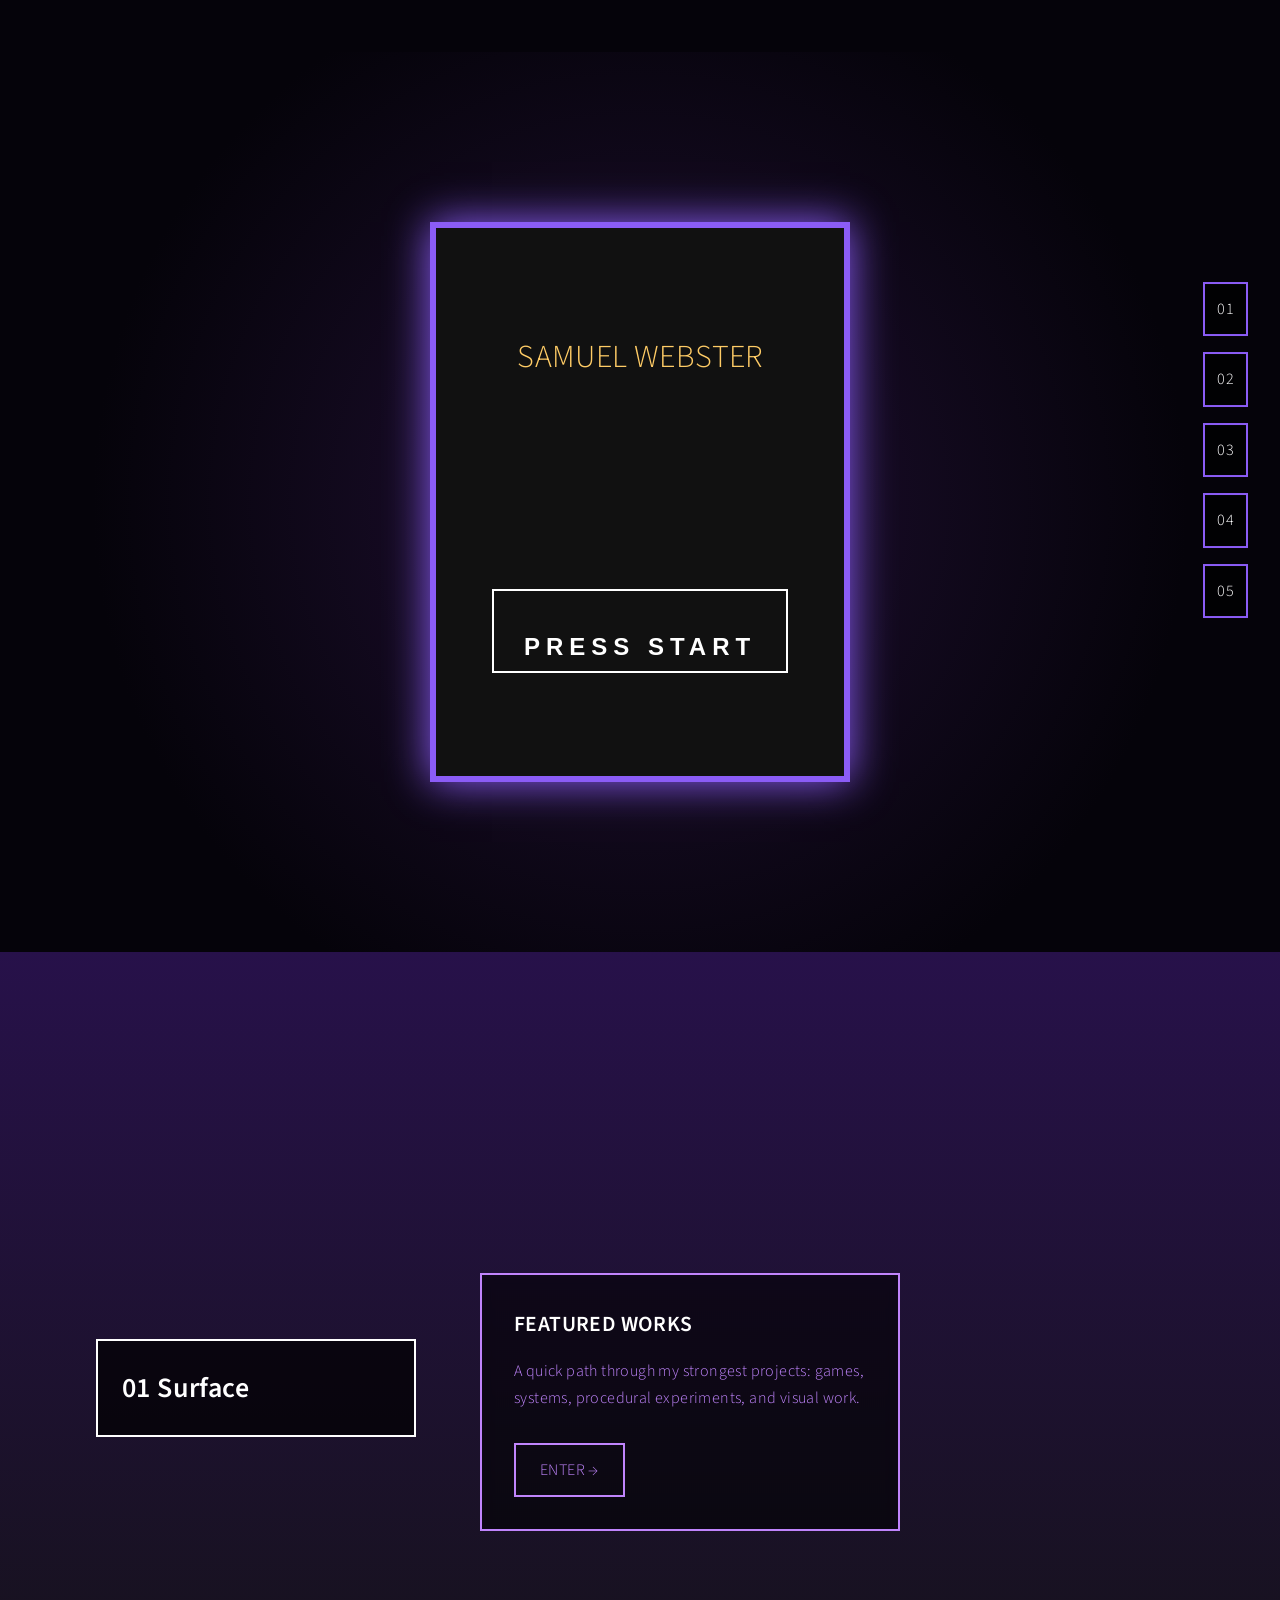
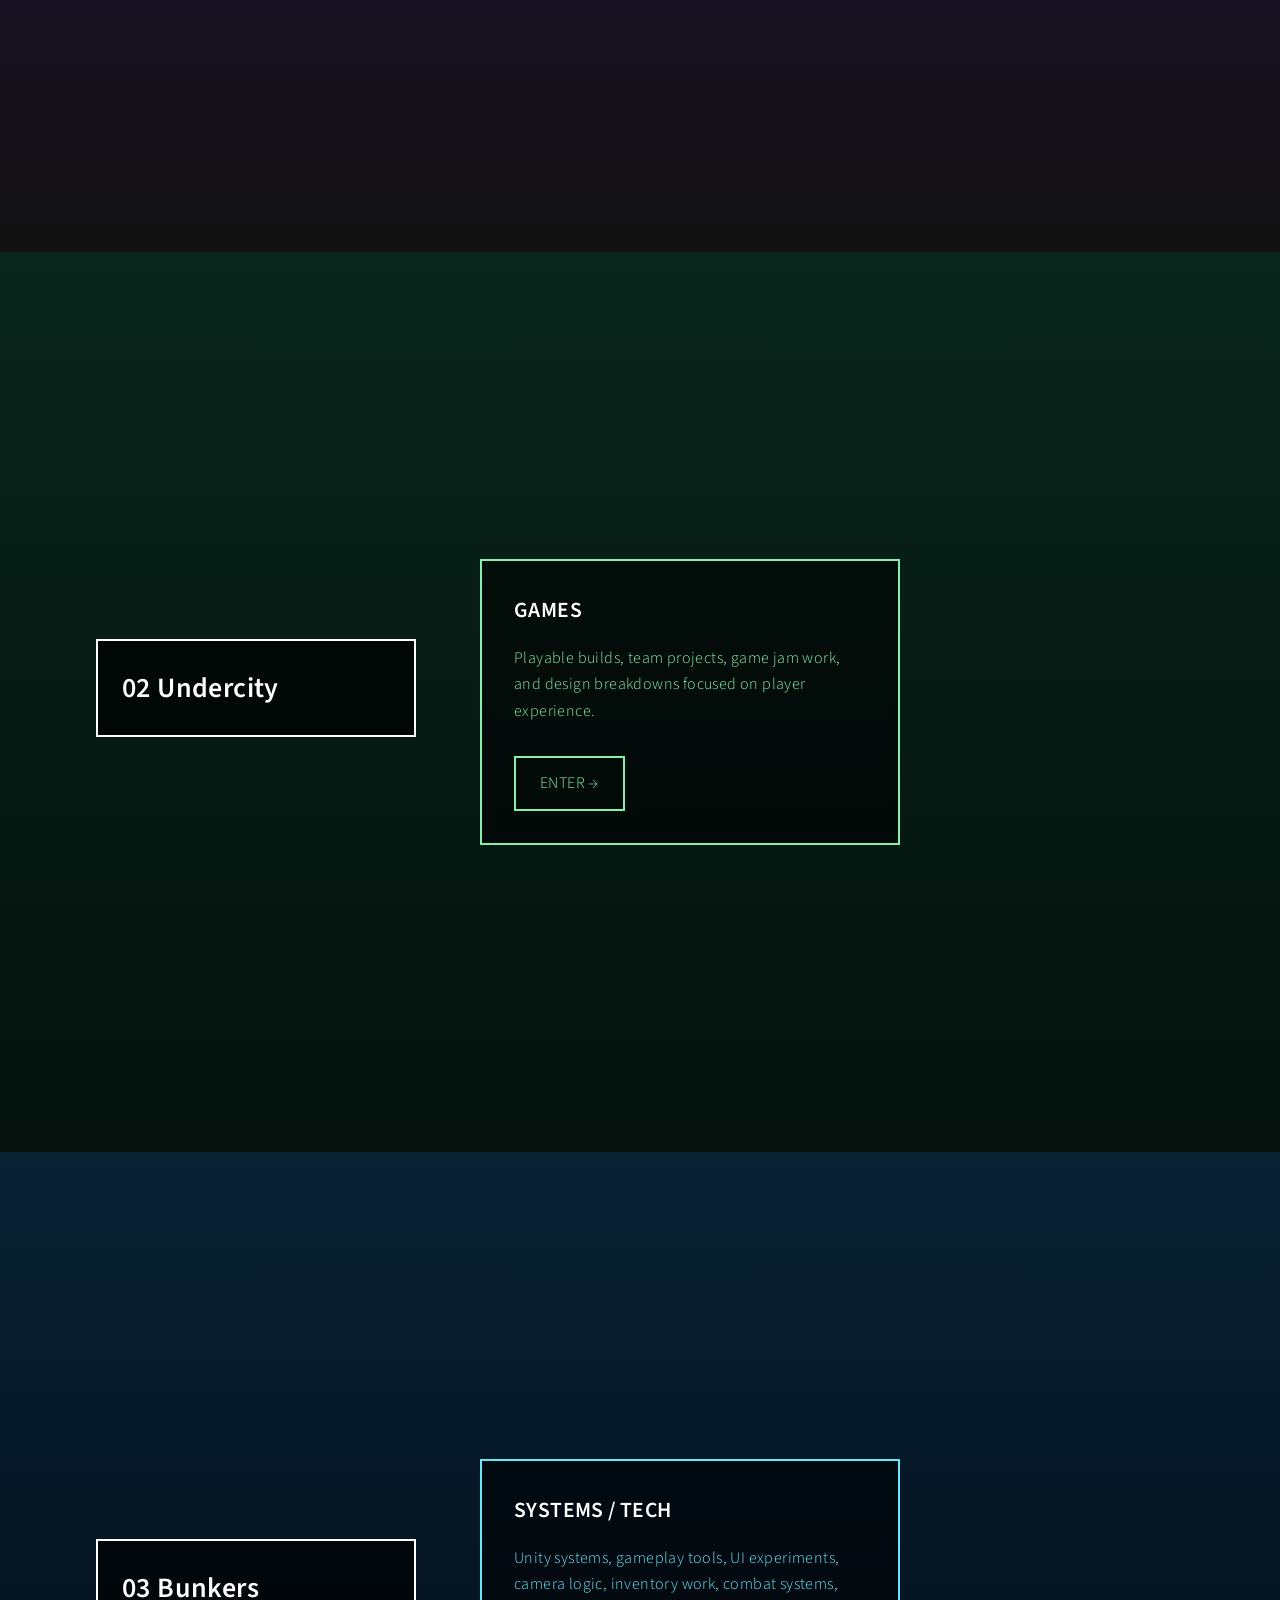
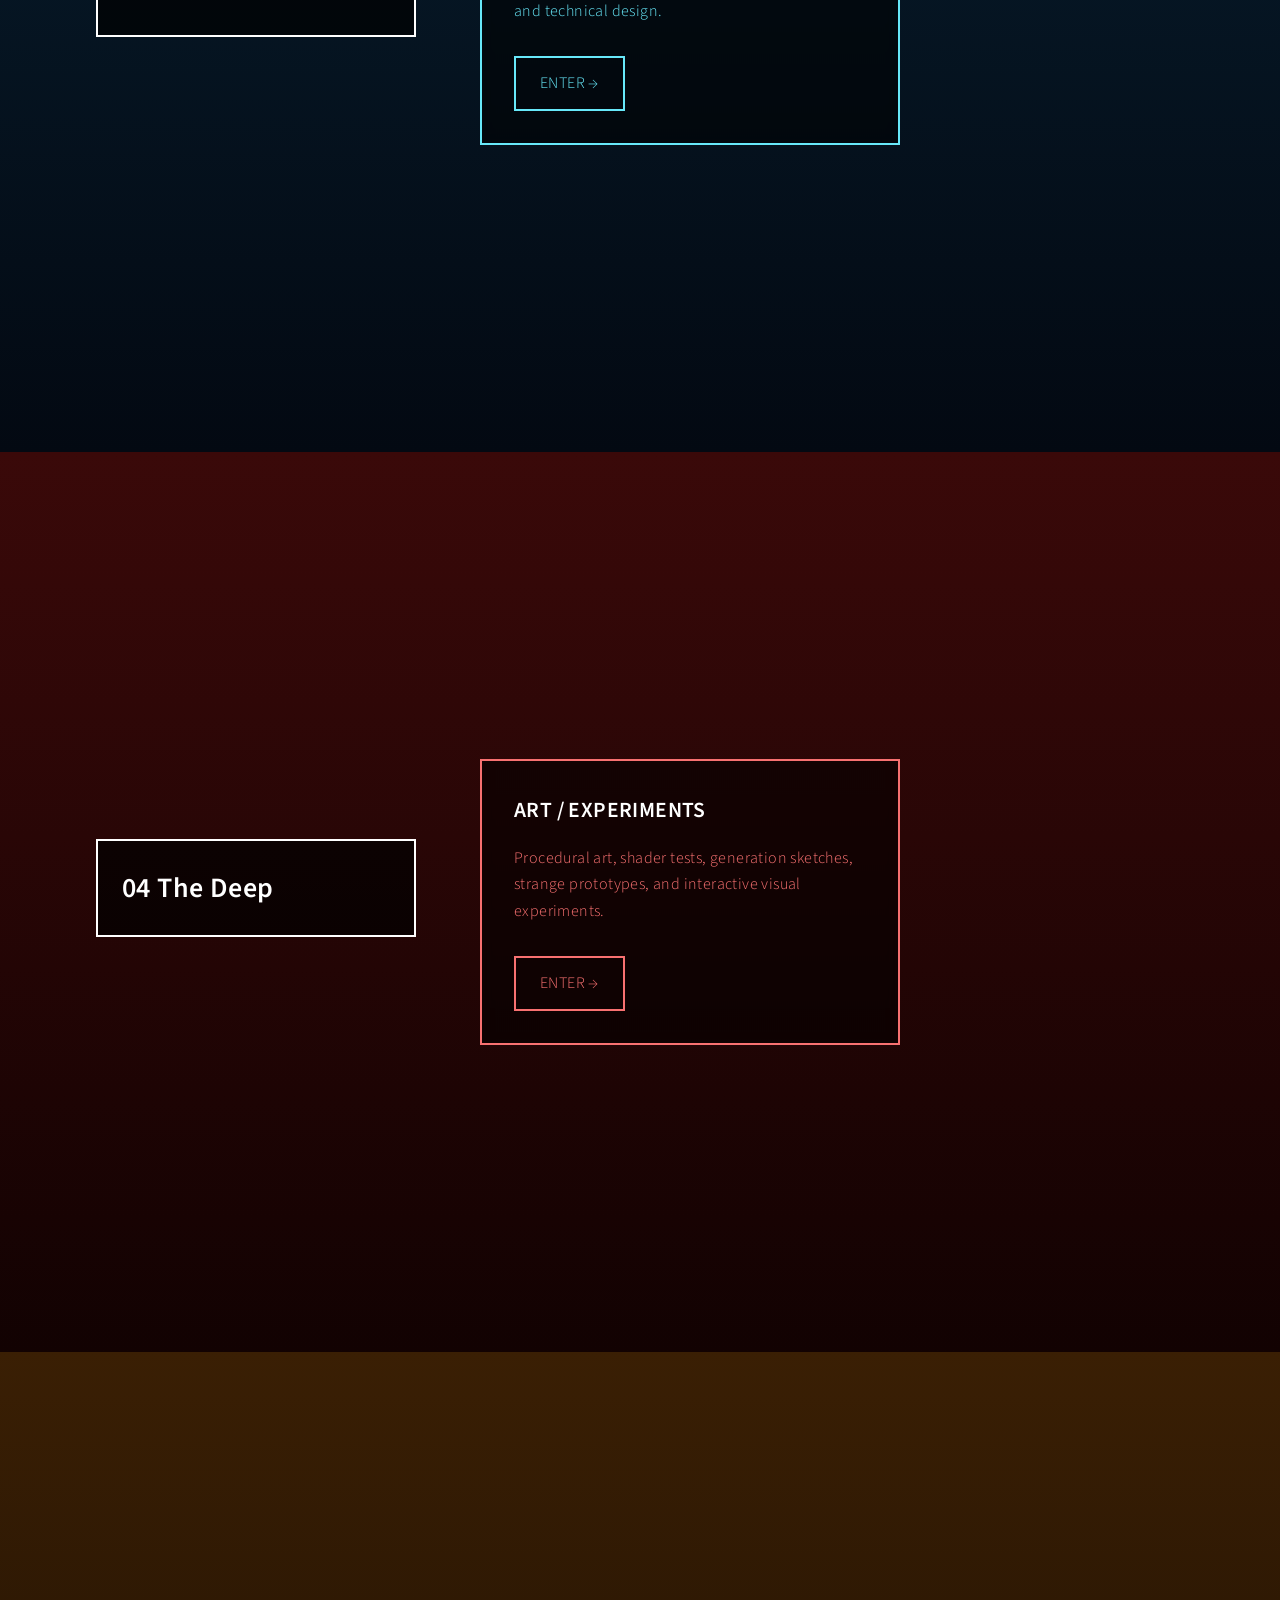
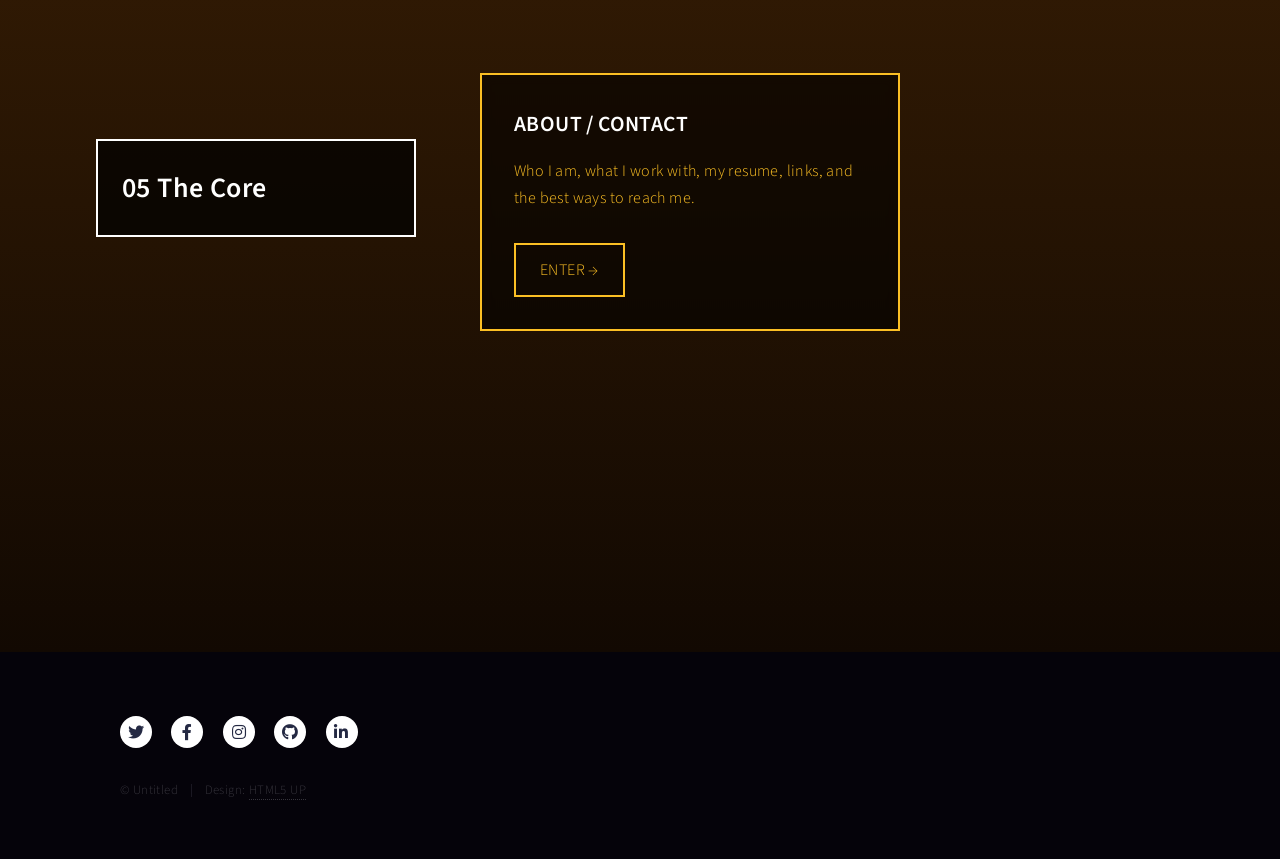
==== commit 67c8c69d: "clean up" ====
--- a/index.html
+++ b/index.html
@@ -124,174 +124,6 @@
 					</section>
 				</main>
 
-
-				<!-- Header -->
-					<header id="header" class="alt">
-						<a href="index.html" class="logo"><strong>Forty</strong> <span>by HTML5 UP</span></a>
-						<nav>
-							<a href="#menu">Menu</a>
-						</nav>
-					</header>
-
-				<!-- Menu -->
-					<nav id="menu">
-						<ul class="links">
-							<li><a href="index.html">Home</a></li>
-							<li><a href="landing.html">Landing</a></li>
-							<li><a href="generic.html">Generic</a></li>
-							<li><a href="elements.html">Elements</a></li>
-						</ul>
-						<ul class="actions stacked">
-							<li><a href="#" class="button primary fit">Get Started</a></li>
-							<li><a href="#" class="button fit">Log In</a></li>
-						</ul>
-					</nav>
-
-				<!-- Banner -->
-					<section id="banner" class="major">
-						<div class="inner">
-							<header class="major">
-								<h1>Hi, my name is Forty</h1>
-							</header>
-							<div class="content">
-								<p>A responsive site template designed by HTML5 UP<br />
-								and released under the Creative Commons.</p>
-								<ul class="actions">
-									<li><a href="#one" class="button next scrolly">Get Started</a></li>
-								</ul>
-							</div>
-						</div>
-					</section>
-
-				<!-- Main -->
-					<div id="main">
-
-						<!-- One -->
-							<section id="one" class="tiles">
-								<article>
-									<span class="image">
-										<img src="images/pic01.jpg" alt="" />
-									</span>
-									<header class="major">
-										<h3><a href="landing.html" class="link">Aliquam</a></h3>
-										<p>Ipsum dolor sit amet</p>
-									</header>
-								</article>
-								<article>
-									<span class="image">
-										<img src="images/pic02.jpg" alt="" />
-									</span>
-									<header class="major">
-										<h3><a href="landing.html" class="link">Tempus</a></h3>
-										<p>feugiat amet tempus</p>
-									</header>
-								</article>
-								<article>
-									<span class="image">
-										<img src="images/pic03.jpg" alt="" />
-									</span>
-									<header class="major">
-										<h3><a href="landing.html" class="link">Magna</a></h3>
-										<p>Lorem etiam nullam</p>
-									</header>
-								</article>
-								<article>
-									<span class="image">
-										<img src="images/pic04.jpg" alt="" />
-									</span>
-									<header class="major">
-										<h3><a href="landing.html" class="link">Ipsum</a></h3>
-										<p>Nisl sed aliquam</p>
-									</header>
-								</article>
-								<article>
-									<span class="image">
-										<img src="images/pic05.jpg" alt="" />
-									</span>
-									<header class="major">
-										<h3><a href="landing.html" class="link">Consequat</a></h3>
-										<p>Ipsum dolor sit amet</p>
-									</header>
-								</article>
-								<article>
-									<span class="image">
-										<img src="images/pic06.jpg" alt="" />
-									</span>
-									<header class="major">
-										<h3><a href="landing.html" class="link">Etiam</a></h3>
-										<p>Feugiat amet tempus</p>
-									</header>
-								</article>
-							</section>
-
-						<!-- Two -->
-							<section id="two">
-								<div class="inner">
-									<header class="major">
-										<h2>Massa libero</h2>
-									</header>
-									<p>Nullam et orci eu lorem consequat tincidunt vivamus et sagittis libero. Mauris aliquet magna magna sed nunc rhoncus pharetra. Pellentesque condimentum sem. In efficitur ligula tate urna. Maecenas laoreet massa vel lacinia pellentesque lorem ipsum dolor. Nullam et orci eu lorem consequat tincidunt. Vivamus et sagittis libero. Mauris aliquet magna magna sed nunc rhoncus amet pharetra et feugiat tempus.</p>
-									<ul class="actions">
-										<li><a href="landing.html" class="button next">Get Started</a></li>
-									</ul>
-								</div>
-							</section>
-
-					</div>
-
-				<!-- Contact -->
-					<section id="contact">
-						<div class="inner">
-							<section>
-								<form method="post" action="#">
-									<div class="fields">
-										<div class="field half">
-											<label for="name">Name</label>
-											<input type="text" name="name" id="name" />
-										</div>
-										<div class="field half">
-											<label for="email">Email</label>
-											<input type="text" name="email" id="email" />
-										</div>
-										<div class="field">
-											<label for="message">Message</label>
-											<textarea name="message" id="message" rows="6"></textarea>
-										</div>
-									</div>
-									<ul class="actions">
-										<li><input type="submit" value="Send Message" class="primary" /></li>
-										<li><input type="reset" value="Clear" /></li>
-									</ul>
-								</form>
-							</section>
-							<section class="split">
-								<section>
-									<div class="contact-method">
-										<span class="icon solid alt fa-envelope"></span>
-										<h3>Email</h3>
-										<a href="#">information@untitled.tld</a>
-									</div>
-								</section>
-								<section>
-									<div class="contact-method">
-										<span class="icon solid alt fa-phone"></span>
-										<h3>Phone</h3>
-										<span>(000) 000-0000 x12387</span>
-									</div>
-								</section>
-								<section>
-									<div class="contact-method">
-										<span class="icon solid alt fa-home"></span>
-										<h3>Address</h3>
-										<span>1234 Somewhere Road #5432<br />
-										Nashville, TN 00000<br />
-										United States of America</span>
-									</div>
-								</section>
-							</section>
-						</div>
-					</section>
-
 				<!-- Footer -->
 					<footer id="footer">
 						<div class="inner">
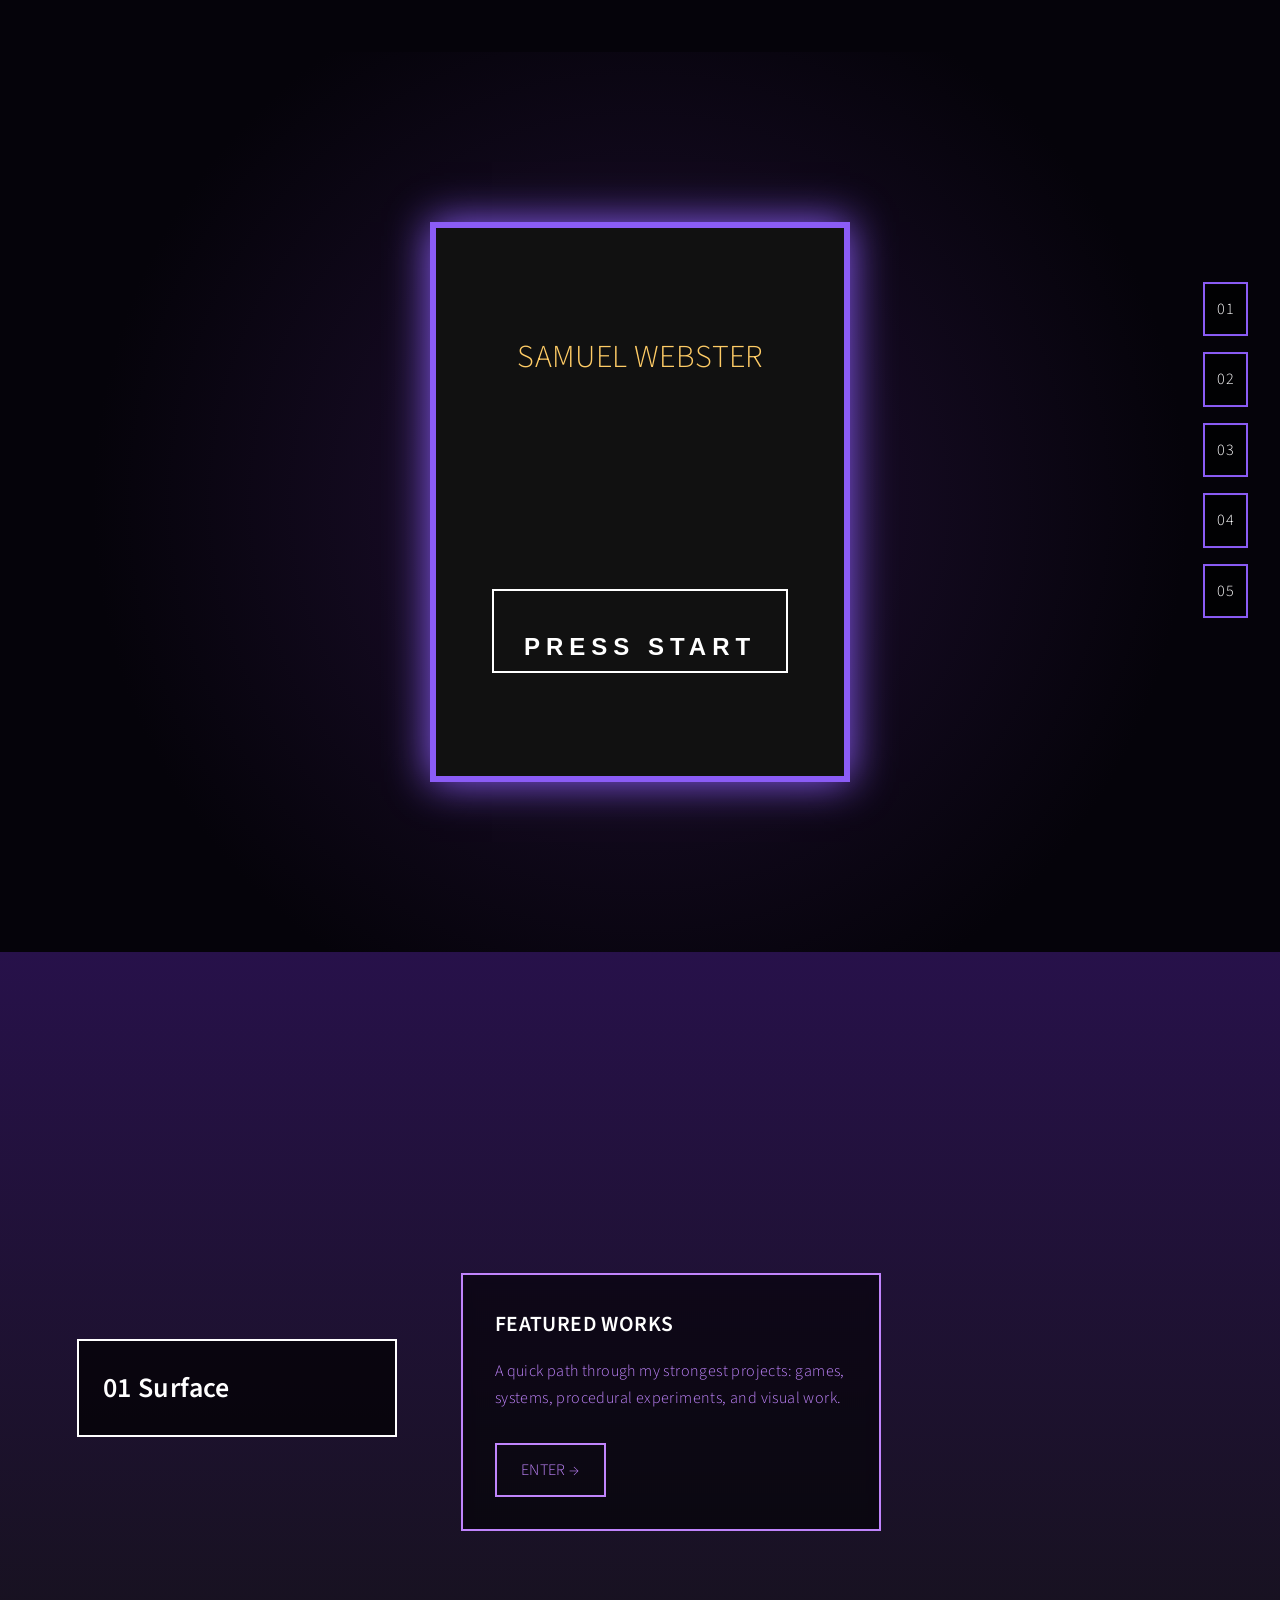
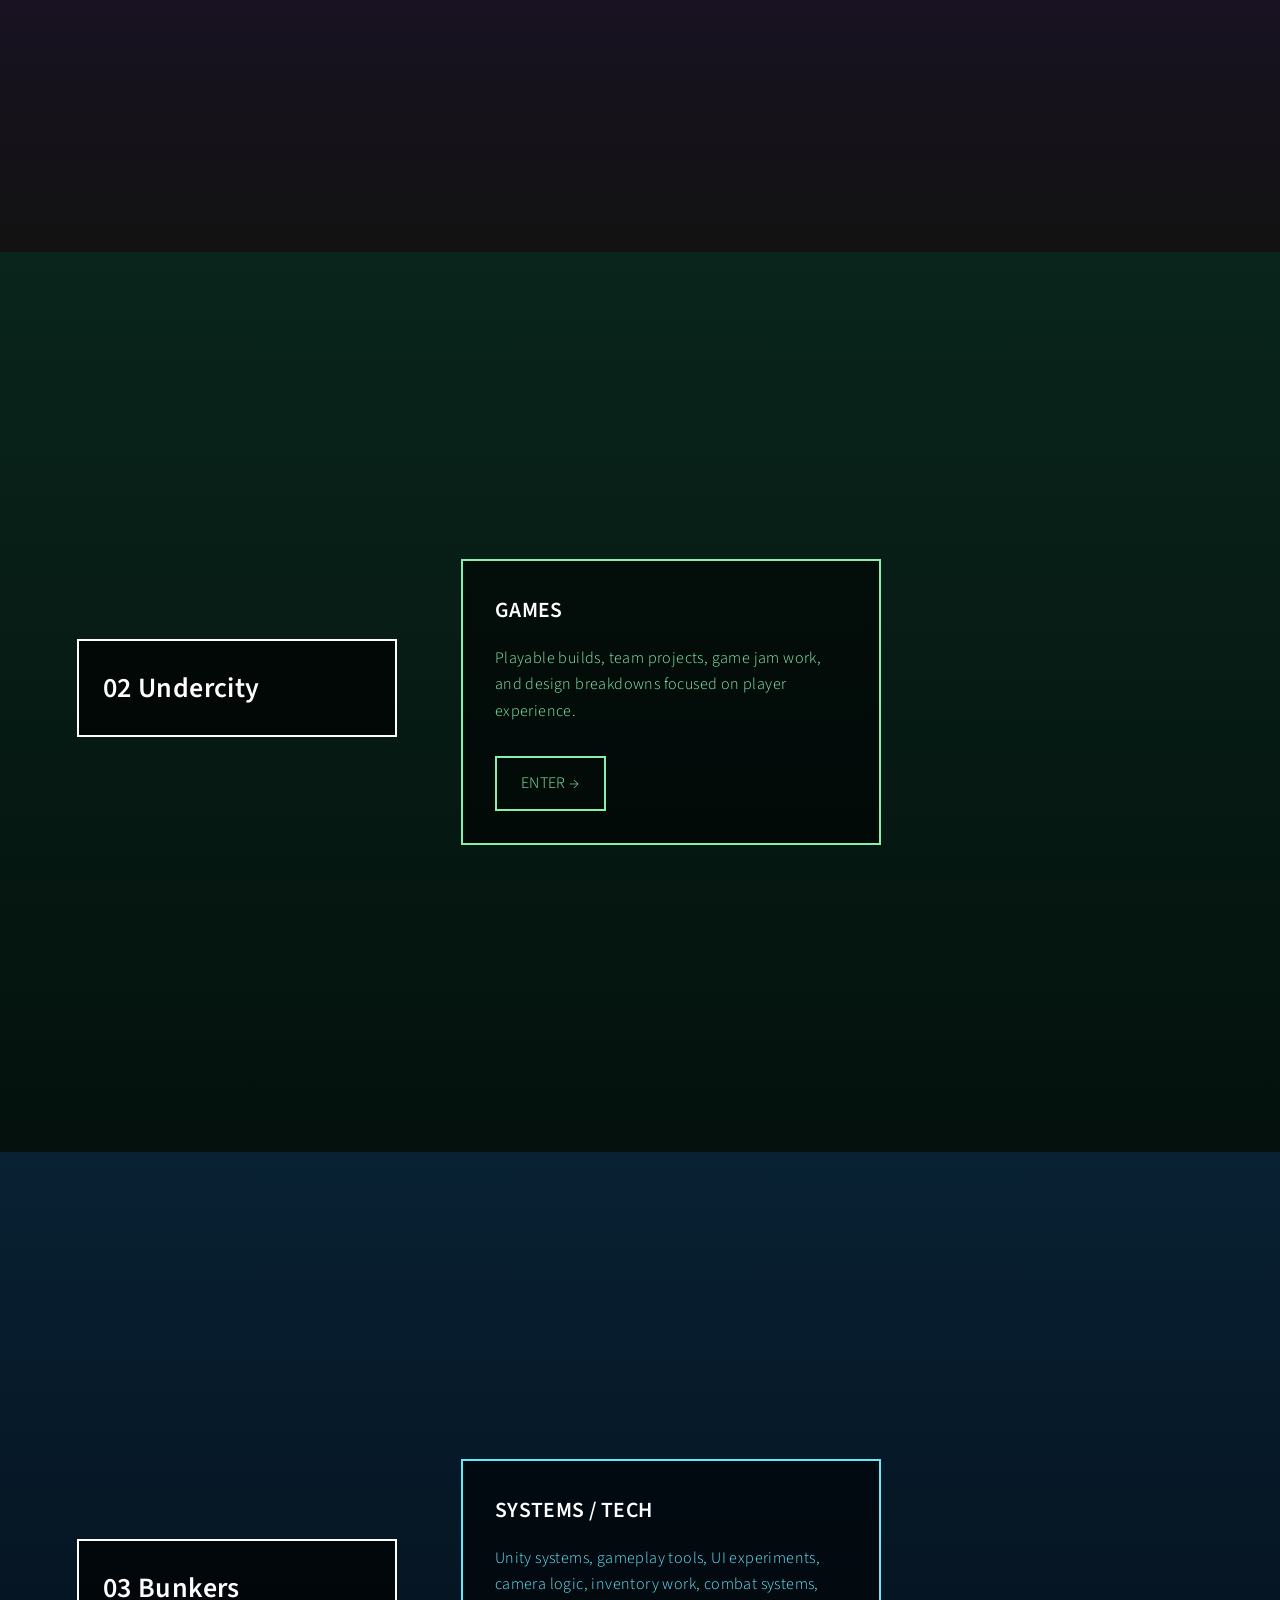
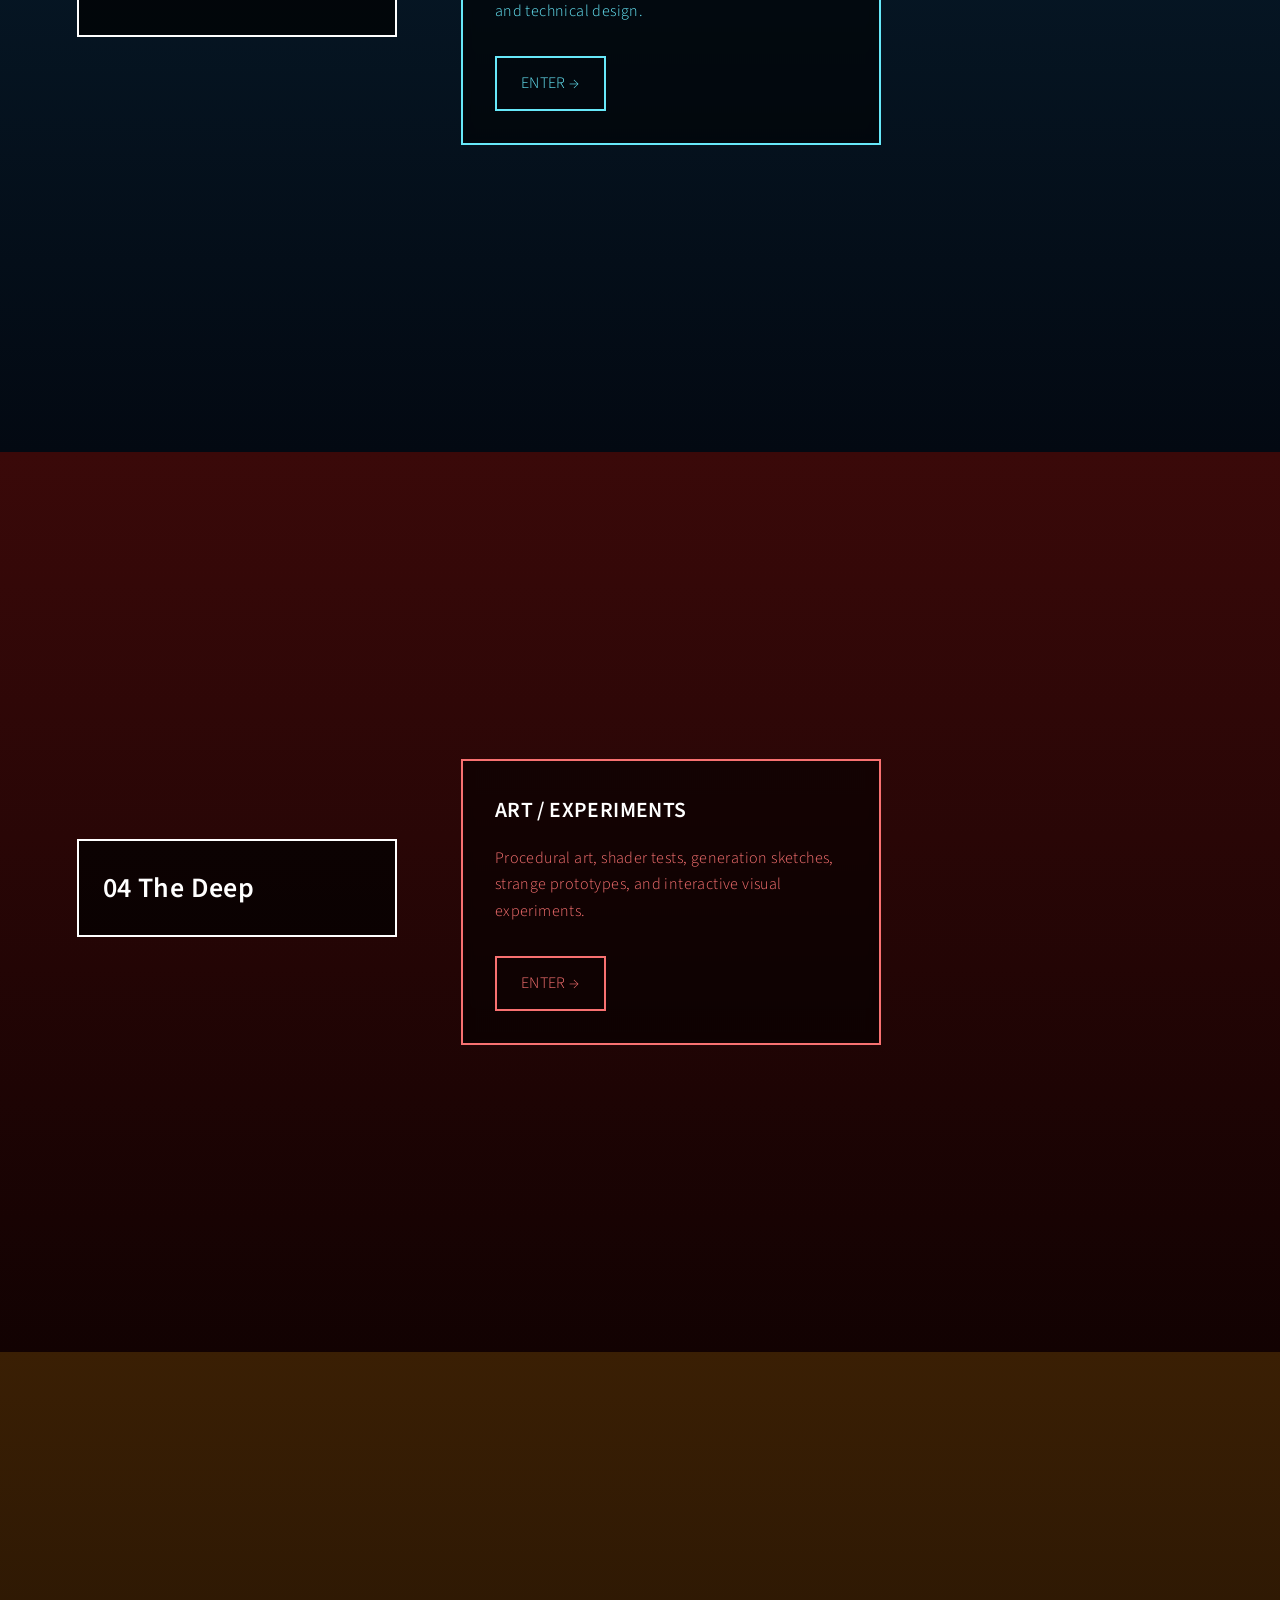
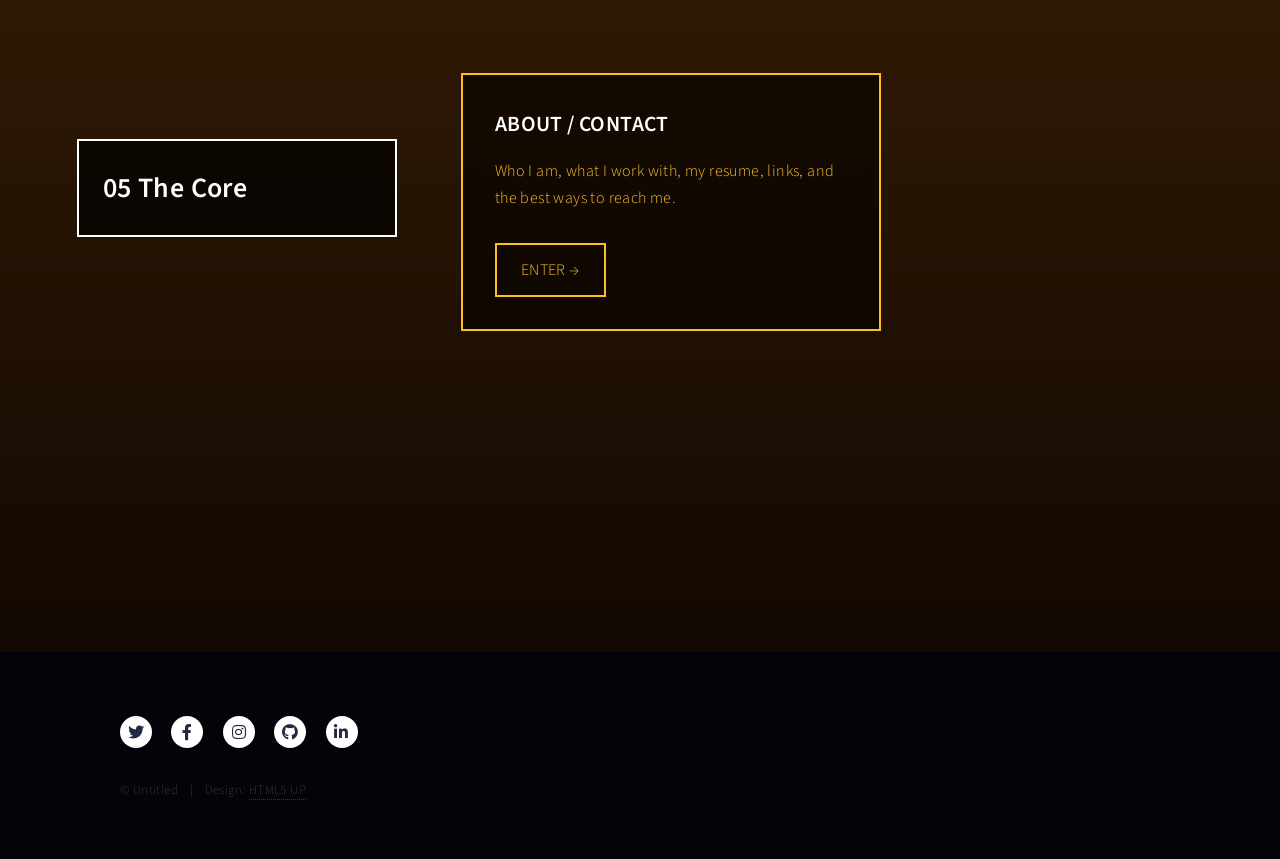
==== commit 4f682a20: "games pages update" ====
--- a/index.html
+++ b/index.html
@@ -44,7 +44,7 @@
 								A quick path through my strongest projects: games, systems, procedural experiments, and visual work.
 								</p>
 								<a class="enter-button"
-								href="projects/hearth-and-harm.html">
+								href="assets/pages/featured.html">
 								ENTER →
 								</a>
 							</div>
@@ -61,9 +61,8 @@
 								<p>
 								Playable builds, team projects, game jam work, and design breakdowns focused on player experience.
 								</p>
-								<a class="enter-button"
-								href="projects/hearth-and-harm.html">
-								ENTER →
+								<a class="enter-button" href="assets/pages/games.html">
+									ENTER →
 								</a>
 							</div>
 						</div>
--- a/assets/css/arcade.css
+++ b/assets/css/arcade.css
@@ -152,3 +152,527 @@
 2px solid currentColor;
 text-decoration:none;
 }
+
+
+
+/* ===============================
+   FEATURED WORKS PAGE
+   =============================== */
+
+.featured-page {
+  overflow-x: hidden;
+  overflow-y: auto;
+}
+
+html:has(.featured-page),
+body.featured-page {
+  overflow-y: auto;
+  overflow-x: hidden;
+}
+
+body.featured-page {
+  overflow-y: auto !important;
+  overflow-x: hidden;
+  height: auto;
+}
+
+.featured-room {
+  min-height: 100vh;
+  height: auto;
+}
+
+.featured-header {
+  width: min(1200px, 92vw);
+  margin: 0 auto;
+  display: flex;
+  align-items: center;
+  gap: 2rem;
+}
+
+.featured-header h1 {
+  margin: 0;
+  color: #c084fc;
+  font-size: clamp(2rem, 5vw, 4rem);
+}
+
+.featured-header p {
+  margin: 0.25rem 0;
+}
+
+.eyebrow {
+  color: #c084fc;
+  letter-spacing: 0.15em;
+  font-weight: bold;
+}
+
+.featured-stage {
+  width: min(1300px, 94vw);
+  margin: 0 auto;
+  display: grid;
+  grid-template-columns: auto 1fr auto;
+  align-items: center;
+  gap: 1rem;
+}
+
+.slide-arrow {
+  width: 64px;
+  height: 64px;
+  border: 2px solid #c084fc;
+  color: #c084fc;
+  background: rgba(0, 0, 0, 0.55);
+  font-size: 2rem;
+  cursor: pointer;
+}
+
+.slide-arrow:hover {
+  background: #c084fc;
+  color: #05030a;
+}
+
+.project-screen {
+  position: relative;
+  min-height: 640px;
+  border: 2px solid #c084fc;
+  background: rgba(0, 0, 0, 0.58);
+  box-shadow: 0 0 28px rgba(192, 132, 252, 0.16);
+  overflow: hidden;
+}
+
+.featured-slide {
+  display: none;
+  height: 100%;
+  padding: 2rem;
+}
+
+.featured-slide.active {
+  display: grid;
+  grid-template-rows: auto auto auto 1fr auto;
+  gap: 1rem;
+}
+
+.project-number {
+  color: #c084fc;
+  letter-spacing: 0.15em;
+  font-weight: bold;
+}
+
+.featured-slide h2 {
+  margin: 0;
+  color: #c084fc;
+  font-size: clamp(2rem, 5vw, 4rem);
+}
+
+.project-tagline {
+  max-width: 760px;
+}
+
+.project-media {
+  min-height: 300px;
+  border: 2px dashed currentColor;
+  display: grid;
+  place-items: center;
+  color: #c084fc;
+  background:
+    linear-gradient(135deg, rgba(192,132,252,.12), rgba(0,0,0,.2));
+}
+
+.project-actions {
+  display: flex;
+  flex-wrap: wrap;
+  gap: 1rem;
+}
+
+.slide-dots {
+  display: flex;
+  justify-content: center;
+  gap: 0.75rem;
+}
+
+.dot {
+  width: 18px;
+  height: 18px;
+  border: 2px solid #c084fc;
+  background: transparent;
+  cursor: pointer;
+}
+
+.dot.active {
+  background: #c084fc;
+}
+
+@media (max-width: 800px) {
+  .featured-header {
+    flex-direction: column;
+    align-items: flex-start;
+  }
+
+  .featured-stage {
+    grid-template-columns: 1fr;
+  }
+
+  .slide-arrow {
+    width: 100%;
+  }
+
+  .project-screen {
+    min-height: auto;
+  }
+}
+
+body {
+  outline: 20px solid red !important;
+}
+
+/* Featured page polish */
+
+.featured-header {
+  position: relative;
+}
+
+.featured-header .enter-button {
+	position: absolute;
+	left: -15rem;
+	top: 1.8rem;
+	font-size: 0.8rem;
+	padding: 0.45rem 0.65rem;
+}
+
+.slide-arrow {
+  display: grid;
+  place-items: center;
+  line-height: 1;
+  padding: 0;
+}
+
+.slide-arrow::before {
+  display: block;
+  transform: translateY(-2px);
+}
+
+@media (max-width: 1100px) {
+  .featured-header .enter-button {
+    position: static;
+  }
+}
+
+.media-gallery {
+  position: relative;
+  min-height: 360px;
+  padding: 0;
+  overflow: hidden;
+}
+
+.media-frame {
+  display: none;
+  width: 100%;
+  height: 100%;
+  min-height: 360px;
+}
+
+.media-frame.active {
+  display: block;
+}
+
+.media-frame iframe,
+.media-frame img {
+  width: 100%;
+  height: 100%;
+  min-height: 360px;
+  object-fit: cover;
+  border: 0;
+  display: block;
+}
+
+.media-controls {
+display: flex;
+justify-content: center;
+align-items: center;
+gap: 0.75rem;
+padding-top: 1rem;
+margin-top: 1rem;
+position: static;
+flex-wrap: wrap;
+}
+
+.media-dot {
+  border: 2px solid #c084fc;
+  background: rgba(0, 0, 0, 0.75);
+  color: #c084fc;
+  padding: 0.35rem 0.65rem;
+  cursor: pointer;
+  font-family: inherit;
+}
+
+.media-dot.active,
+.media-dot:hover {
+  background: #c084fc;
+  color: #05030a;
+}
+
+.youtube-embed {
+width: 100%;
+aspect-ratio: 16 / 9;
+border: 0;
+display: block;
+background: black;
+}
+
+.game-embed {
+width: 100%;
+aspect-ratio: 16 / 9;
+height: auto;
+border: 0;
+overflow: hidden;
+display: block;
+background: black;
+}
+
+/* Hearth & Harm gallery: keep tabs centered below media */
+.media-gallery {
+	display: flex;
+	flex-direction: column;
+	gap: 1rem;
+	min-height: 360px;
+	padding: 0;
+	overflow: hidden;
+}
+
+.media-frame {
+	display: none;
+	width: 100%;
+	min-height: 360px;
+}
+
+.media-frame.active {
+	display: block;
+}
+
+.media-frame iframe,
+.media-frame img {
+	width: 100%;
+	aspect-ratio: 16 / 9;
+	height: auto;
+	object-fit: cover;
+	border: 0;
+	display: block;
+	background: black;
+}
+
+.media-controls {
+	display: flex;
+	justify-content: center;
+	align-items: center;
+	gap: 0.75rem;
+	margin-top: 0.5rem;
+	flex-wrap: wrap;
+}
+
+/* Grand Theft Walrus — scaled viewport */
+
+.walrus-gallery {
+	height: 560px;
+	display: flex;
+	justify-content: center;
+	align-items: center;
+	overflow: hidden;
+	background: black;
+}
+
+.walrus-gallery .media-frame {
+	width: 100%;
+	height: 100%;
+	display: flex;
+	justify-content: center;
+	align-items: center;
+	overflow: hidden;
+}
+
+.walrus-gallery .game-embed {
+	width: 1400px;
+	height: 900px;
+	max-width: none;
+	transform: scale(0.58);
+	transform-origin: center center;
+	border: 0;
+	background: black;
+}
+
+/* ===============================
+   GAMES PAGE GREEN THEME
+   =============================== */
+
+.games-page {
+	color: #86efac;
+}
+
+.games-page .featured-header h1,
+.games-page .eyebrow,
+.games-page .project-number,
+.games-page .featured-slide h2,
+.games-page .project-tagline {
+	color: #86efac;
+}
+
+.games-page .project-screen,
+.games-page .slide-arrow,
+.games-page .enter-button,
+.games-page .dot,
+.games-page .media-dot,
+.games-page .project-media {
+	border-color: #86efac;
+	color: #86efac;
+}
+
+.games-page .slide-arrow:hover,
+.games-page .dot.active,
+.games-page .media-dot.active,
+.games-page .media-dot:hover {
+	background: #86efac;
+	color: #04110d;
+}
+
+.games-page .project-screen {
+	box-shadow: 0 0 28px rgba(134, 239, 172, 0.16);
+}
+
+/* Observe - itch embed */
+
+.observe-gallery {
+	height: 560px;
+	background: black;
+	overflow: hidden;
+}
+
+.observe-gallery .media-frame {
+	height: 100%;
+	min-height: 0;
+}
+
+.itch-page-embed {
+	width: 100%;
+	height: 100%;
+	border: 0;
+	background: black;
+	display: block;
+}
+
+/* Rampage - css specifics */
+
+.rampage-gallery {
+	height: 560px;
+	overflow: hidden;
+	background: black;
+}
+
+.rampage-gallery .media-frame {
+	width: 100%;
+	height: 100%;
+	overflow: hidden;
+}
+
+.rampage-gallery .game-embed {
+	width: 100%;
+	height: 100%;
+	border: 0;
+	background: black;
+	display: block;
+}
+
+/* ===============================
+   RESPONSIVE SAFETY
+   =============================== */
+
+* {
+	box-sizing: border-box;
+}
+
+img,
+iframe,
+video {
+	max-width: 100%;
+}
+
+.featured-room {
+	width: 100%;
+	min-height: 100vh;
+	padding: clamp(1rem, 3vw, 3rem);
+}
+
+.featured-header {
+	width: min(1200px, 92vw);
+}
+
+.featured-stage {
+	width: min(1300px, 94vw);
+	grid-template-columns: 64px minmax(0, 1fr) 64px;
+}
+
+.project-screen {
+	width: 100%;
+	min-width: 0;
+}
+
+.featured-slide {
+	min-width: 0;
+}
+
+.project-media,
+.media-gallery {
+	width: 100%;
+	min-width: 0;
+}
+
+.featured-header .enter-button {
+	left: clamp(-10rem, -8vw, -3rem);
+}
+
+@media (max-width: 900px) {
+	.featured-stage {
+		grid-template-columns: 1fr;
+	}
+
+	.slide-arrow {
+		width: 100%;
+		height: 48px;
+	}
+
+	.featured-header .enter-button {
+		position: static;
+		width: fit-content;
+	}
+
+	.featured-header {
+		flex-direction: column;
+		align-items: flex-start;
+	}
+
+	.featured-slide h2 {
+		font-size: clamp(2rem, 10vw, 4rem);
+	}
+
+	.project-screen {
+		min-height: auto;
+	}
+}
+
+.level-ui {
+	width: min(1200px, 88vw);
+}
+
+@media (max-width: 900px) {
+	.level-ui {
+		flex-direction: column;
+		align-items: flex-start;
+		gap: 1.5rem;
+	}
+
+	.level-label,
+	.level-card {
+		width: 100%;
+	}
+
+	.arcade-map {
+		right: 0.75rem;
+		transform: translateY(-50%) scale(0.85);
+	}
+}
